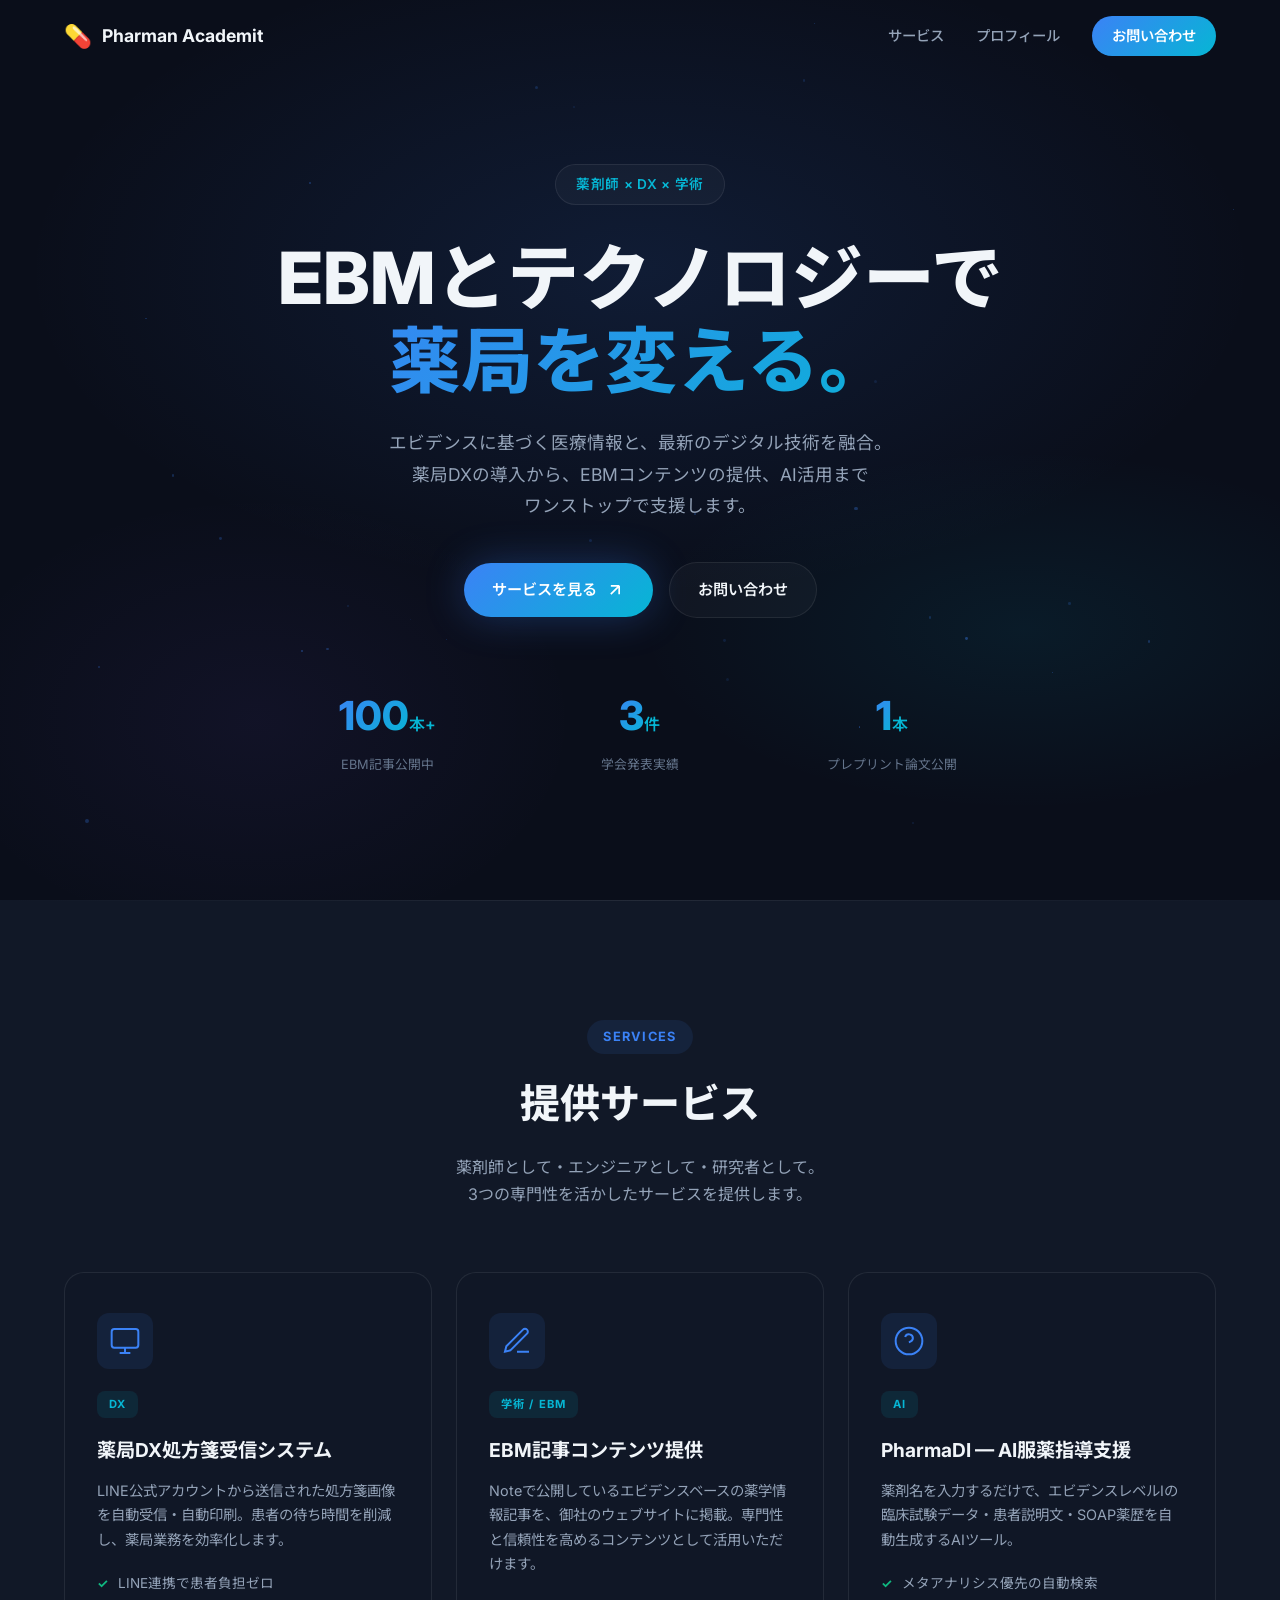
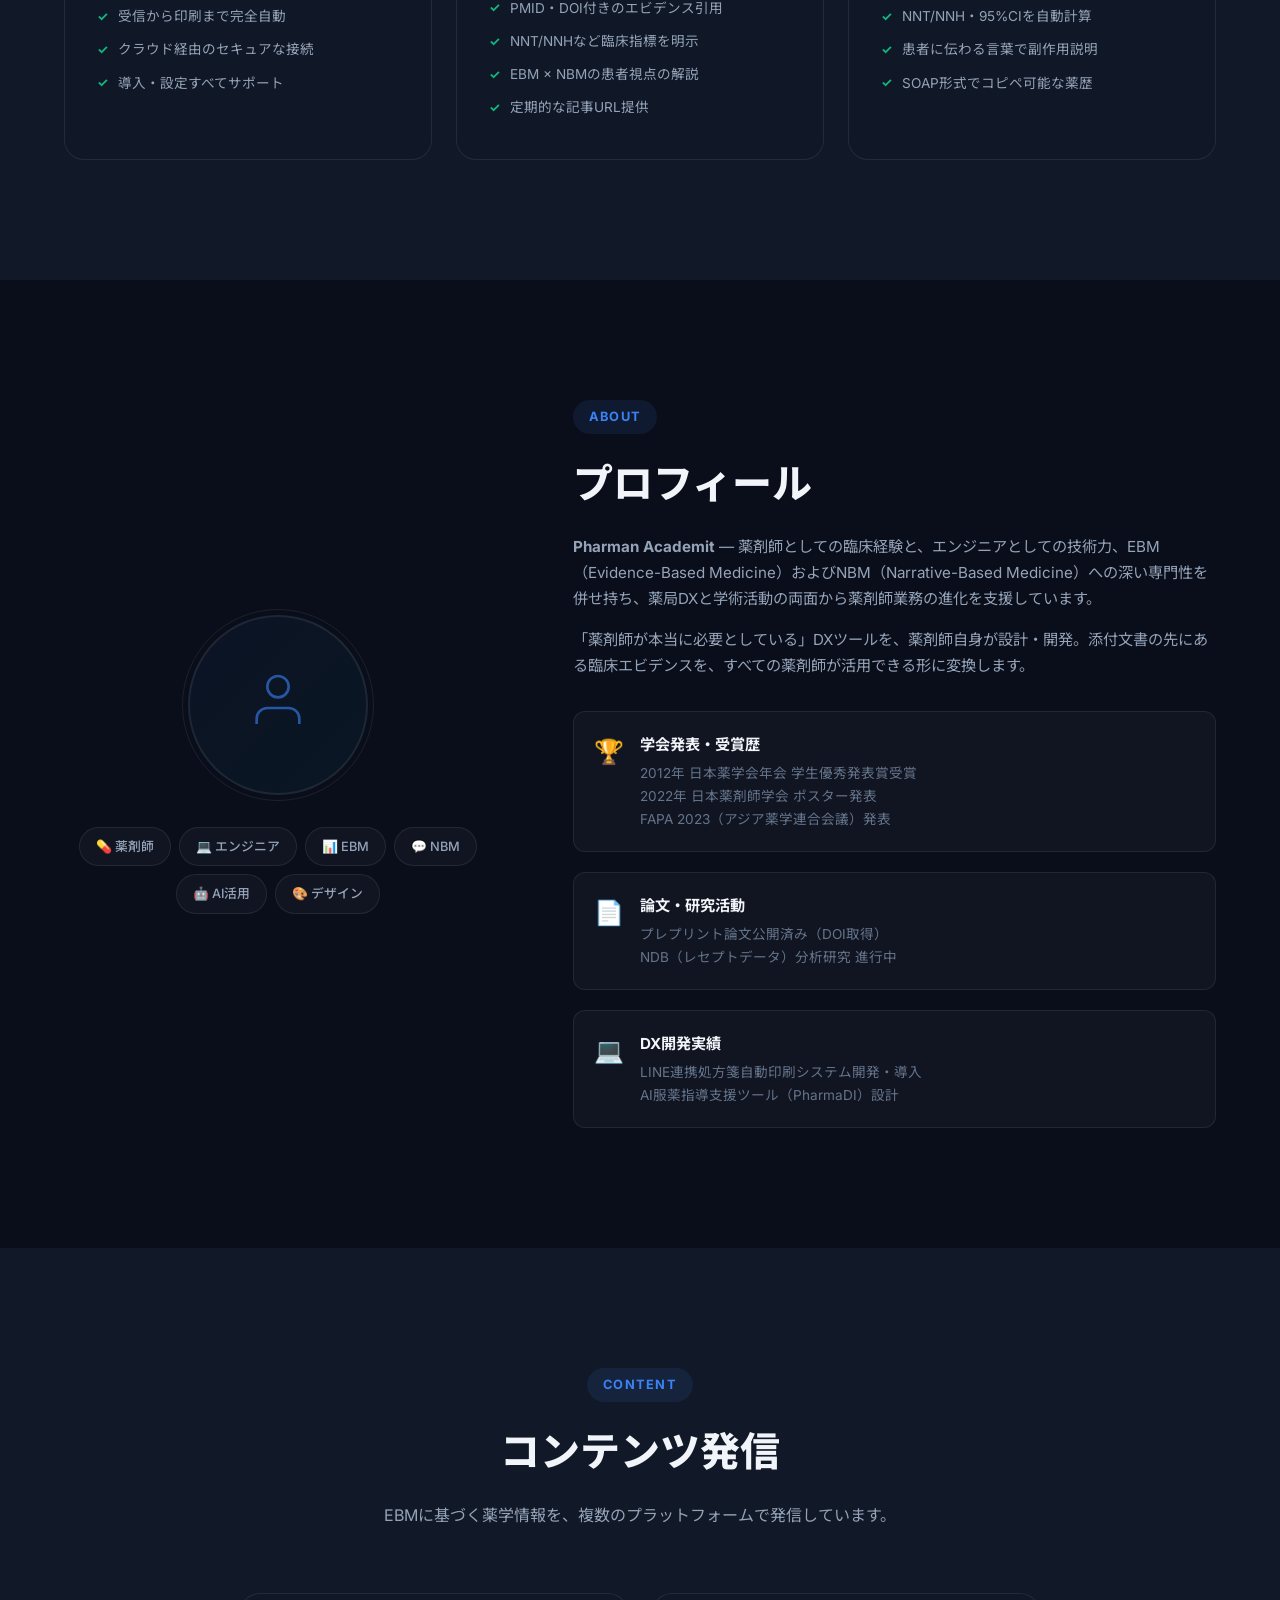
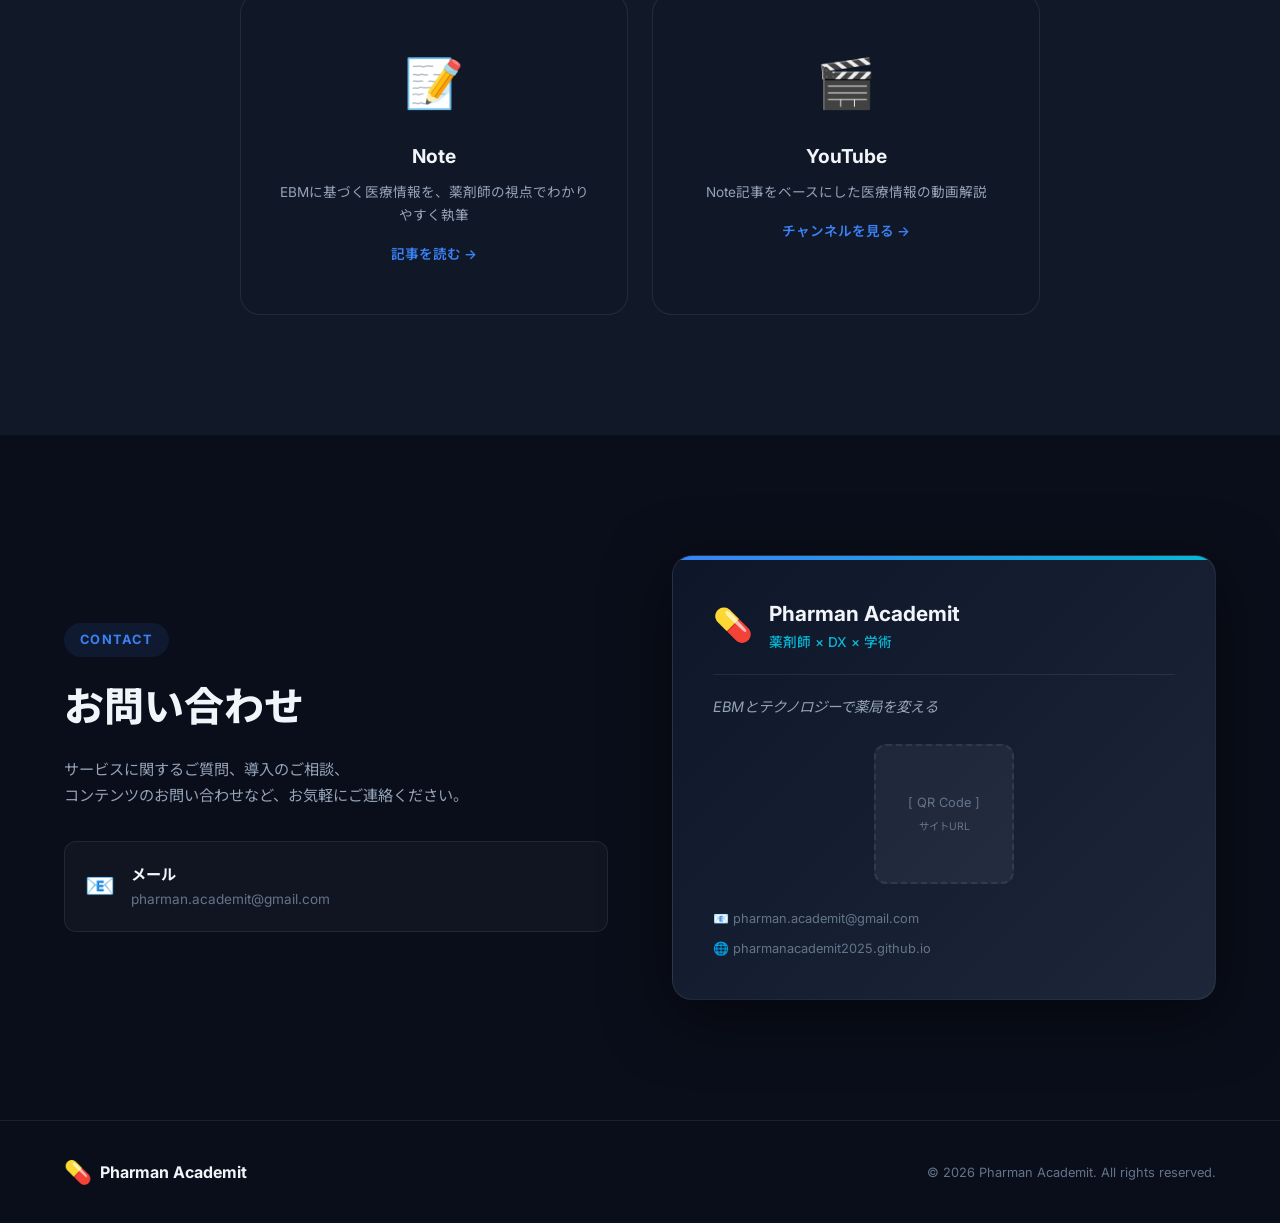
==== index.html @ ced37f72 "Initial commit: Pharman Academit landing page" ====
<!DOCTYPE html>
<html lang="ja">

<head>
    <meta charset="UTF-8">
    <meta name="viewport" content="width=device-width, initial-scale=1.0">
    <title>Pharman Academit — 薬剤師 × DX × 学術</title>
    <meta name="description" content="EBMとテクノロジーで薬局を変える。薬剤師×エンジニアによるDXソリューション・EBMコンテンツ・AI服薬指導支援。">
    <link rel="preconnect" href="https://fonts.googleapis.com">
    <link rel="preconnect" href="https://fonts.gstatic.com" crossorigin>
    <link
        href="https://fonts.googleapis.com/css2?family=Inter:wght@300;400;500;600;700;800&family=Noto+Sans+JP:wght@300;400;500;600;700&display=swap"
        rel="stylesheet">
    <link rel="stylesheet" href="style.css">
</head>

<body>
    <!-- Navigation -->
    <nav class="nav" id="nav">
        <div class="nav-container">
            <a href="#hero" class="nav-logo">
                <span class="logo-icon">💊</span>
                <span class="logo-text">Pharman Academit</span>
            </a>
            <div class="nav-links">
                <a href="#services">サービス</a>
                <a href="#about">プロフィール</a>
                <a href="#contact" class="nav-cta">お問い合わせ</a>
            </div>
            <button class="nav-toggle" id="navToggle" aria-label="メニュー">
                <span></span><span></span><span></span>
            </button>
        </div>
    </nav>

    <!-- Mobile Menu -->
    <div class="mobile-menu" id="mobileMenu">
        <a href="#services">サービス</a>
        <a href="#about">プロフィール</a>
        <a href="#contact">お問い合わせ</a>
    </div>

    <!-- Hero Section -->
    <section class="hero" id="hero">
        <div class="hero-bg">
            <div class="hero-gradient"></div>
            <div class="hero-particles" id="particles"></div>
        </div>
        <div class="hero-content">
            <div class="hero-badge">薬剤師 × DX × 学術</div>
            <h1 class="hero-title">
                <span class="title-line">EBMとテクノロジーで</span>
                <span class="title-line title-accent">薬局を変える。</span>
            </h1>
            <p class="hero-subtitle">
                エビデンスに基づく医療情報と、最新のデジタル技術を融合。<br>
                薬局DXの導入から、EBMコンテンツの提供、AI活用まで<br>
                ワンストップで支援します。
            </p>
            <div class="hero-actions">
                <a href="#services" class="btn btn-primary">
                    サービスを見る
                    <svg width="20" height="20" viewBox="0 0 24 24" fill="none" stroke="currentColor" stroke-width="2">
                        <path d="M7 17L17 7M17 7H7M17 7V17" />
                    </svg>
                </a>
                <a href="#contact" class="btn btn-secondary">お問い合わせ</a>
            </div>
            <div class="hero-stats">
                <div class="stat">
                    <span class="stat-number" data-count="100">0</span><span class="stat-suffix">本+</span>
                    <span class="stat-label">EBM記事公開中</span>
                </div>
                <div class="stat">
                    <span class="stat-number" data-count="3">0</span><span class="stat-suffix">件</span>
                    <span class="stat-label">学会発表実績</span>
                </div>
                <div class="stat">
                    <span class="stat-number" data-count="1">0</span><span class="stat-suffix">本</span>
                    <span class="stat-label">プレプリント論文公開</span>
                </div>
            </div>
        </div>
    </section>

    <!-- Services Section -->
    <section class="services" id="services">
        <div class="container">
            <div class="section-header">
                <span class="section-tag">Services</span>
                <h2 class="section-title">提供サービス</h2>
                <p class="section-desc">薬剤師として・エンジニアとして・研究者として。<br>3つの専門性を活かしたサービスを提供します。</p>
            </div>
            <div class="services-grid">
                <!-- Service 1: DX System -->
                <div class="service-card" data-aos="fade-up">
                    <div class="service-icon">
                        <svg width="32" height="32" viewBox="0 0 24 24" fill="none" stroke="currentColor"
                            stroke-width="1.5">
                            <rect x="2" y="3" width="20" height="14" rx="2" />
                            <path d="M8 21h8M12 17v4" />
                        </svg>
                    </div>
                    <div class="service-tag">DX</div>
                    <h3>薬局DX処方箋受信システム</h3>
                    <p>LINE公式アカウントから送信された処方箋画像を自動受信・自動印刷。患者の待ち時間を削減し、薬局業務を効率化します。</p>
                    <ul class="service-features">
                        <li>LINE連携で患者負担ゼロ</li>
                        <li>受信から印刷まで完全自動</li>
                        <li>クラウド経由のセキュアな接続</li>
                        <li>導入・設定すべてサポート</li>
                    </ul>
                </div>

                <!-- Service 2: EBM Content -->
                <div class="service-card" data-aos="fade-up" data-aos-delay="100">
                    <div class="service-icon">
                        <svg width="32" height="32" viewBox="0 0 24 24" fill="none" stroke="currentColor"
                            stroke-width="1.5">
                            <path d="M12 20h9M16.5 3.5a2.121 2.121 0 013 3L7 19l-4 1 1-4L16.5 3.5z" />
                        </svg>
                    </div>
                    <div class="service-tag">学術 / EBM</div>
                    <h3>EBM記事コンテンツ提供</h3>
                    <p>Noteで公開しているエビデンスベースの薬学情報記事を、御社のウェブサイトに掲載。専門性と信頼性を高めるコンテンツとして活用いただけます。</p>
                    <ul class="service-features">
                        <li>PMID・DOI付きのエビデンス引用</li>
                        <li>NNT/NNHなど臨床指標を明示</li>
                        <li>EBM × NBMの患者視点の解説</li>
                        <li>定期的な記事URL提供</li>
                    </ul>
                </div>

                <!-- Service 3: PharmaDI AI -->
                <div class="service-card" data-aos="fade-up" data-aos-delay="200">
                    <div class="service-icon">
                        <svg width="32" height="32" viewBox="0 0 24 24" fill="none" stroke="currentColor"
                            stroke-width="1.5">
                            <circle cx="12" cy="12" r="10" />
                            <path d="M9.09 9a3 3 0 015.83 1c0 2-3 3-3 3M12 17h.01" />
                        </svg>
                    </div>
                    <div class="service-tag">AI</div>
                    <h3>PharmaDI — AI服薬指導支援</h3>
                    <p>薬剤名を入力するだけで、エビデンスレベルⅠの臨床試験データ・患者説明文・SOAP薬歴を自動生成するAIツール。</p>
                    <ul class="service-features">
                        <li>メタアナリシス優先の自動検索</li>
                        <li>NNT/NNH・95%CIを自動計算</li>
                        <li>患者に伝わる言葉で副作用説明</li>
                        <li>SOAP形式でコピペ可能な薬歴</li>
                    </ul>
                </div>
            </div>
        </div>
    </section>

    <!-- About Section -->
    <section class="about" id="about">
        <div class="container">
            <div class="about-grid">
                <div class="about-visual">
                    <div class="about-avatar">
                        <div class="avatar-icon">
                            <svg width="64" height="64" viewBox="0 0 24 24" fill="none" stroke="currentColor"
                                stroke-width="1">
                                <path d="M20 21v-2a4 4 0 00-4-4H8a4 4 0 00-4 4v2" />
                                <circle cx="12" cy="7" r="4" />
                            </svg>
                        </div>
                    </div>
                    <div class="about-skills">
                        <div class="skill-tag">💊 薬剤師</div>
                        <div class="skill-tag">💻 エンジニア</div>
                        <div class="skill-tag">📊 EBM</div>
                        <div class="skill-tag">💬 NBM</div>
                        <div class="skill-tag">🤖 AI活用</div>
                        <div class="skill-tag">🎨 デザイン</div>
                    </div>
                </div>
                <div class="about-content">
                    <span class="section-tag">About</span>
                    <h2 class="section-title">プロフィール</h2>
                    <div class="about-text">
                        <p>
                            <strong>Pharman Academit</strong> — 薬剤師としての臨床経験と、エンジニアとしての技術力、EBM（Evidence-Based
                            Medicine）およびNBM（Narrative-Based Medicine）への深い専門性を併せ持ち、薬局DXと学術活動の両面から薬剤師業務の進化を支援しています。
                        </p>
                        <p>
                            「薬剤師が本当に必要としている」DXツールを、薬剤師自身が設計・開発。添付文書の先にある臨床エビデンスを、すべての薬剤師が活用できる形に変換します。
                        </p>
                    </div>
                    <div class="about-highlights">
                        <div class="highlight">
                            <div class="highlight-icon">🏆</div>
                            <div>
                                <strong>学会発表・受賞歴</strong>
                                <p>2012年 日本薬学会年会 学生優秀発表賞受賞<br>2022年 日本薬剤師学会 ポスター発表<br>FAPA 2023（アジア薬学連合会議）発表</p>
                            </div>
                        </div>
                        <div class="highlight">
                            <div class="highlight-icon">📄</div>
                            <div>
                                <strong>論文・研究活動</strong>
                                <p>プレプリント論文公開済み（DOI取得）<br>NDB（レセプトデータ）分析研究 進行中</p>
                            </div>
                        </div>
                        <div class="highlight">
                            <div class="highlight-icon">💻</div>
                            <div>
                                <strong>DX開発実績</strong>
                                <p>LINE連携処方箋自動印刷システム開発・導入<br>AI服薬指導支援ツール（PharmaDI）設計</p>
                            </div>
                        </div>
                    </div>
                </div>
            </div>
        </div>
    </section>

    <!-- SNS & Content Section -->
    <section class="content-section" id="content">
        <div class="container">
            <div class="section-header">
                <span class="section-tag">Content</span>
                <h2 class="section-title">コンテンツ発信</h2>
                <p class="section-desc">EBMに基づく薬学情報を、複数のプラットフォームで発信しています。</p>
            </div>
            <div class="content-grid content-grid-2">
                <a href="https://note.com/pharman_academit" class="content-card" target="_blank" rel="noopener">
                    <div class="content-card-icon">📝</div>
                    <h3>Note</h3>
                    <p>EBMに基づく医療情報を、薬剤師の視点でわかりやすく執筆</p>
                    <span class="content-card-link">記事を読む →</span>
                </a>
                <a href="http://www.youtube.com/@PharmanAcademit" class="content-card" target="_blank" rel="noopener">
                    <div class="content-card-icon">🎬</div>
                    <h3>YouTube</h3>
                    <p>Note記事をベースにした医療情報の動画解説</p>
                    <span class="content-card-link">チャンネルを見る →</span>
                </a>
            </div>
        </div>
    </section>

    <!-- Contact Section -->
    <section class="contact" id="contact">
        <div class="container">
            <div class="contact-wrapper">
                <div class="contact-info">
                    <span class="section-tag">Contact</span>
                    <h2 class="section-title">お問い合わせ</h2>
                    <p>サービスに関するご質問、導入のご相談、<br>コンテンツのお問い合わせなど、お気軽にご連絡ください。</p>
                    <div class="contact-methods">
                        <a href="mailto:pharman.academit@gmail.com" class="contact-method">
                            <div class="contact-method-icon">📧</div>
                            <div>
                                <strong>メール</strong>
                                <p>pharman.academit@gmail.com</p>
                            </div>
                        </a>
                    </div>
                </div>
                <div class="contact-card">
                    <div class="biz-card">
                        <div class="biz-card-header">
                            <span class="biz-card-logo">💊</span>
                            <div>
                                <h3>Pharman Academit</h3>
                                <p>薬剤師 × DX × 学術</p>
                            </div>
                        </div>
                        <div class="biz-card-divider"></div>
                        <div class="biz-card-body">
                            <p>EBMとテクノロジーで薬局を変える</p>
                        </div>
                        <div class="biz-card-qr" id="qrPlaceholder">
                            <div class="qr-placeholder">
                                <p>[ QR Code ]</p>
                                <p class="qr-note">サイトURL</p>
                            </div>
                        </div>
                        <div class="biz-card-footer">
                            <span>📧 pharman.academit@gmail.com</span>
                            <span>🌐 pharmanacademit2025.github.io</span>
                        </div>
                    </div>
                </div>
            </div>
        </div>
    </section>

    <!-- Footer -->
    <footer class="footer">
        <div class="container">
            <div class="footer-content">
                <div class="footer-brand">
                    <span class="logo-icon">💊</span>
                    <span class="logo-text">Pharman Academit</span>
                </div>
                <p class="footer-copy">© 2026 Pharman Academit. All rights reserved.</p>
            </div>
        </div>
    </footer>

    <script src="script.js"></script>
</body>

</html>
---- style.css ----
/* ==========================================
   Pharman Academit — Landing Page Styles
   ========================================== */

/* === Reset & Variables === */
*,
*::before,
*::after {
    margin: 0;
    padding: 0;
    box-sizing: border-box;
}

:root {
    --bg-primary: #0a0e1a;
    --bg-secondary: #111827;
    --bg-card: rgba(17, 24, 39, 0.8);
    --bg-card-hover: rgba(30, 41, 59, 0.9);
    --bg-glass: rgba(255, 255, 255, 0.03);
    --border-glass: rgba(255, 255, 255, 0.08);
    --border-hover: rgba(255, 255, 255, 0.15);

    --text-primary: #f1f5f9;
    --text-secondary: #94a3b8;
    --text-muted: #64748b;

    --accent-blue: #3b82f6;
    --accent-blue-glow: rgba(59, 130, 247, 0.3);
    --accent-cyan: #06b6d4;
    --accent-emerald: #10b981;
    --accent-violet: #8b5cf6;

    --gradient-primary: linear-gradient(135deg, var(--accent-blue), var(--accent-cyan));
    --gradient-hero: linear-gradient(135deg, #0f172a 0%, #1e293b 50%, #0f172a 100%);
    --gradient-card: linear-gradient(135deg, rgba(59, 130, 246, 0.05), rgba(6, 182, 212, 0.05));

    --font-sans: 'Inter', 'Noto Sans JP', -apple-system, sans-serif;
    --radius-sm: 8px;
    --radius-md: 12px;
    --radius-lg: 20px;
    --radius-xl: 28px;

    --shadow-sm: 0 2px 8px rgba(0, 0, 0, 0.3);
    --shadow-md: 0 8px 32px rgba(0, 0, 0, 0.4);
    --shadow-lg: 0 16px 64px rgba(0, 0, 0, 0.5);
    --shadow-glow: 0 0 40px var(--accent-blue-glow);
}

html {
    scroll-behavior: smooth;
    font-size: 16px;
}

body {
    font-family: var(--font-sans);
    background: var(--bg-primary);
    color: var(--text-primary);
    line-height: 1.7;
    overflow-x: hidden;
    -webkit-font-smoothing: antialiased;
}

.container {
    max-width: 1200px;
    margin: 0 auto;
    padding: 0 24px;
}

/* === Navigation === */
.nav {
    position: fixed;
    top: 0;
    left: 0;
    right: 0;
    z-index: 100;
    padding: 16px 0;
    transition: all 0.4s ease;
}

.nav.scrolled {
    background: rgba(10, 14, 26, 0.9);
    backdrop-filter: blur(20px);
    -webkit-backdrop-filter: blur(20px);
    border-bottom: 1px solid var(--border-glass);
    padding: 12px 0;
}

.nav-container {
    max-width: 1200px;
    margin: 0 auto;
    padding: 0 24px;
    display: flex;
    align-items: center;
    justify-content: space-between;
}

.nav-logo {
    display: flex;
    align-items: center;
    gap: 10px;
    text-decoration: none;
    color: var(--text-primary);
    font-weight: 700;
    font-size: 1.1rem;
}

.logo-icon {
    font-size: 1.4rem;
}

.nav-links {
    display: flex;
    align-items: center;
    gap: 32px;
}

.nav-links a {
    text-decoration: none;
    color: var(--text-secondary);
    font-size: 0.9rem;
    font-weight: 500;
    transition: color 0.3s ease;
}

.nav-links a:hover {
    color: var(--text-primary);
}

.nav-cta {
    padding: 8px 20px !important;
    border-radius: var(--radius-xl);
    background: var(--gradient-primary) !important;
    color: white !important;
    font-weight: 600 !important;
}

.nav-toggle {
    display: none;
    flex-direction: column;
    gap: 5px;
    background: none;
    border: none;
    cursor: pointer;
    padding: 4px;
}

.nav-toggle span {
    width: 24px;
    height: 2px;
    background: var(--text-primary);
    border-radius: 2px;
    transition: all 0.3s ease;
}

.mobile-menu {
    display: none;
    position: fixed;
    top: 60px;
    left: 0;
    right: 0;
    background: rgba(10, 14, 26, 0.98);
    backdrop-filter: blur(20px);
    padding: 24px;
    flex-direction: column;
    gap: 16px;
    z-index: 99;
    border-bottom: 1px solid var(--border-glass);
}

.mobile-menu a {
    text-decoration: none;
    color: var(--text-secondary);
    font-size: 1rem;
    font-weight: 500;
    padding: 12px 0;
    border-bottom: 1px solid var(--border-glass);
}

.mobile-menu.open {
    display: flex;
}

/* === Hero Section === */
.hero {
    position: relative;
    min-height: 100vh;
    display: flex;
    align-items: center;
    justify-content: center;
    padding: 120px 24px 80px;
    overflow: hidden;
}

.hero-bg {
    position: absolute;
    inset: 0;
    z-index: 0;
}

.hero-gradient {
    position: absolute;
    inset: 0;
    background:
        radial-gradient(ellipse 80% 60% at 50% 30%, rgba(59, 130, 246, 0.12) 0%, transparent 60%),
        radial-gradient(ellipse 60% 40% at 80% 70%, rgba(6, 182, 212, 0.08) 0%, transparent 50%),
        radial-gradient(ellipse 50% 50% at 20% 80%, rgba(139, 92, 246, 0.06) 0%, transparent 50%);
}

.hero-particles {
    position: absolute;
    inset: 0;
}

.hero-content {
    position: relative;
    z-index: 1;
    text-align: center;
    max-width: 900px;
}

.hero-badge {
    display: inline-flex;
    align-items: center;
    gap: 8px;
    padding: 8px 20px;
    border-radius: var(--radius-xl);
    background: var(--bg-glass);
    border: 1px solid var(--border-glass);
    color: var(--accent-cyan);
    font-size: 0.85rem;
    font-weight: 600;
    letter-spacing: 0.05em;
    margin-bottom: 32px;
    animation: fadeInDown 0.8s ease;
}

.hero-title {
    font-size: clamp(2.5rem, 6vw, 4.5rem);
    font-weight: 800;
    line-height: 1.15;
    margin-bottom: 24px;
    animation: fadeInUp 0.8s ease 0.2s both;
}

.title-line {
    display: block;
}

.title-accent {
    background: var(--gradient-primary);
    -webkit-background-clip: text;
    -webkit-text-fill-color: transparent;
    background-clip: text;
}

.hero-subtitle {
    font-size: 1.1rem;
    color: var(--text-secondary);
    line-height: 1.8;
    margin-bottom: 40px;
    animation: fadeInUp 0.8s ease 0.4s both;
}

.hero-actions {
    display: flex;
    align-items: center;
    justify-content: center;
    gap: 16px;
    margin-bottom: 64px;
    animation: fadeInUp 0.8s ease 0.6s both;
}

/* === Buttons === */
.btn {
    display: inline-flex;
    align-items: center;
    gap: 8px;
    padding: 14px 28px;
    border-radius: var(--radius-xl);
    font-size: 0.95rem;
    font-weight: 600;
    text-decoration: none;
    transition: all 0.3s ease;
    cursor: pointer;
    border: none;
}

.btn-primary {
    background: var(--gradient-primary);
    color: white;
    box-shadow: var(--shadow-glow);
}

.btn-primary:hover {
    transform: translateY(-2px);
    box-shadow: 0 0 60px var(--accent-blue-glow);
}

.btn-secondary {
    background: var(--bg-glass);
    color: var(--text-primary);
    border: 1px solid var(--border-glass);
}

.btn-secondary:hover {
    background: rgba(255, 255, 255, 0.08);
    border-color: var(--border-hover);
    transform: translateY(-2px);
}

/* === Hero Stats === */
.hero-stats {
    display: grid;
    grid-template-columns: repeat(3, 1fr);
    gap: 32px;
    animation: fadeInUp 0.8s ease 0.8s both;
}

.stat {
    text-align: center;
}

.stat-number {
    font-size: 2.5rem;
    font-weight: 800;
    background: var(--gradient-primary);
    -webkit-background-clip: text;
    -webkit-text-fill-color: transparent;
    background-clip: text;
}

.stat-suffix {
    font-size: 1rem;
    color: var(--accent-cyan);
    font-weight: 600;
}

.stat-label {
    display: block;
    font-size: 0.8rem;
    color: var(--text-muted);
    margin-top: 4px;
}

/* === Section Headers === */
.section-header {
    text-align: center;
    margin-bottom: 64px;
}

.section-tag {
    display: inline-block;
    padding: 6px 16px;
    border-radius: var(--radius-xl);
    background: rgba(59, 130, 246, 0.1);
    color: var(--accent-blue);
    font-size: 0.8rem;
    font-weight: 700;
    letter-spacing: 0.1em;
    text-transform: uppercase;
    margin-bottom: 16px;
}

.section-title {
    font-size: clamp(1.8rem, 4vw, 2.5rem);
    font-weight: 800;
    margin-bottom: 16px;
}

.section-desc {
    color: var(--text-secondary);
    font-size: 1rem;
    max-width: 600px;
    margin: 0 auto;
}

/* === Services Section === */
.services {
    padding: 120px 0;
    background: var(--bg-secondary);
    position: relative;
}

.services::before {
    content: '';
    position: absolute;
    top: 0;
    left: 0;
    right: 0;
    height: 1px;
    background: linear-gradient(90deg, transparent, var(--border-glass), transparent);
}

.services-grid {
    display: grid;
    grid-template-columns: repeat(3, 1fr);
    gap: 24px;
}

.service-card {
    position: relative;
    padding: 40px 32px;
    border-radius: var(--radius-lg);
    background: var(--bg-card);
    border: 1px solid var(--border-glass);
    transition: all 0.4s ease;
    overflow: hidden;
}

.service-card::before {
    content: '';
    position: absolute;
    top: 0;
    left: 0;
    right: 0;
    height: 3px;
    background: var(--gradient-primary);
    opacity: 0;
    transition: opacity 0.4s ease;
}

.service-card:hover {
    transform: translateY(-8px);
    border-color: var(--border-hover);
    box-shadow: var(--shadow-lg);
}

.service-card:hover::before {
    opacity: 1;
}

.service-icon {
    width: 56px;
    height: 56px;
    border-radius: var(--radius-md);
    background: rgba(59, 130, 246, 0.1);
    display: flex;
    align-items: center;
    justify-content: center;
    margin-bottom: 20px;
    color: var(--accent-blue);
}

.service-tag {
    display: inline-block;
    padding: 4px 12px;
    border-radius: var(--radius-sm);
    font-size: 0.7rem;
    font-weight: 700;
    letter-spacing: 0.1em;
    background: rgba(6, 182, 212, 0.1);
    color: var(--accent-cyan);
    margin-bottom: 16px;
}

.service-card h3 {
    font-size: 1.2rem;
    font-weight: 700;
    margin-bottom: 12px;
}

.service-card>p {
    color: var(--text-secondary);
    font-size: 0.9rem;
    margin-bottom: 20px;
    line-height: 1.7;
}

.service-features {
    list-style: none;
    display: flex;
    flex-direction: column;
    gap: 10px;
}

.service-features li {
    display: flex;
    align-items: center;
    gap: 10px;
    color: var(--text-secondary);
    font-size: 0.85rem;
}

.service-features li::before {
    content: '✓';
    color: var(--accent-emerald);
    font-weight: 700;
    font-size: 0.8rem;
}

/* === About Section === */
.about {
    padding: 120px 0;
}

.about-grid {
    display: grid;
    grid-template-columns: 1fr 1.5fr;
    gap: 80px;
    align-items: center;
}

.about-visual {
    display: flex;
    flex-direction: column;
    align-items: center;
    gap: 32px;
}

.about-avatar {
    width: 180px;
    height: 180px;
    border-radius: 50%;
    background: var(--gradient-card);
    border: 2px solid var(--border-glass);
    display: flex;
    align-items: center;
    justify-content: center;
    position: relative;
}

.about-avatar::after {
    content: '';
    position: absolute;
    inset: -8px;
    border-radius: 50%;
    border: 1px solid var(--border-glass);
}

.avatar-icon {
    color: var(--accent-blue);
    opacity: 0.6;
}

.about-skills {
    display: flex;
    flex-wrap: wrap;
    gap: 8px;
    justify-content: center;
}

.skill-tag {
    padding: 8px 16px;
    border-radius: var(--radius-xl);
    background: var(--bg-glass);
    border: 1px solid var(--border-glass);
    font-size: 0.8rem;
    font-weight: 500;
    color: var(--text-secondary);
    transition: all 0.3s ease;
}

.skill-tag:hover {
    border-color: var(--accent-blue);
    color: var(--text-primary);
    background: rgba(59, 130, 246, 0.1);
}

.about-content .section-tag {
    display: inline-block;
}

.about-text {
    margin-bottom: 32px;
}

.about-text p {
    color: var(--text-secondary);
    margin-bottom: 16px;
    font-size: 0.95rem;
}

.about-highlights {
    display: flex;
    flex-direction: column;
    gap: 20px;
}

.highlight {
    display: flex;
    align-items: flex-start;
    gap: 16px;
    padding: 20px;
    border-radius: var(--radius-md);
    background: var(--bg-glass);
    border: 1px solid var(--border-glass);
    transition: all 0.3s ease;
}

.highlight:hover {
    border-color: var(--border-hover);
    background: rgba(255, 255, 255, 0.05);
}

.highlight-icon {
    font-size: 1.5rem;
    flex-shrink: 0;
}

.highlight strong {
    display: block;
    font-size: 0.95rem;
    margin-bottom: 4px;
}

.highlight p {
    color: var(--text-muted);
    font-size: 0.85rem;
}

/* === Content Section === */
.content-section {
    padding: 120px 0;
    background: var(--bg-secondary);
}

.content-grid {
    display: grid;
    grid-template-columns: repeat(3, 1fr);
    gap: 24px;
}

.content-grid-2 {
    grid-template-columns: repeat(2, 1fr);
    max-width: 800px;
    margin: 0 auto;
}

.content-card {
    display: flex;
    flex-direction: column;
    align-items: center;
    text-align: center;
    padding: 48px 32px;
    border-radius: var(--radius-lg);
    background: var(--bg-card);
    border: 1px solid var(--border-glass);
    text-decoration: none;
    color: var(--text-primary);
    transition: all 0.4s ease;
}

.content-card:hover {
    transform: translateY(-8px);
    border-color: var(--accent-blue);
    box-shadow: var(--shadow-glow);
}

.content-card-icon {
    font-size: 3rem;
    margin-bottom: 16px;
}

.content-card h3 {
    font-size: 1.2rem;
    font-weight: 700;
    margin-bottom: 8px;
}

.content-card p {
    color: var(--text-secondary);
    font-size: 0.85rem;
    margin-bottom: 16px;
}

.content-card-link {
    color: var(--accent-blue);
    font-size: 0.85rem;
    font-weight: 600;
    transition: color 0.3s ease;
}

.content-card:hover .content-card-link {
    color: var(--accent-cyan);
}

/* === Contact Section === */
.contact {
    padding: 120px 0;
}

.contact-wrapper {
    display: grid;
    grid-template-columns: 1fr 1fr;
    gap: 64px;
    align-items: center;
}

.contact-info .section-tag {
    display: inline-block;
}

.contact-info>p {
    color: var(--text-secondary);
    margin-bottom: 32px;
    font-size: 0.95rem;
}

.contact-methods {
    display: flex;
    flex-direction: column;
    gap: 16px;
}

.contact-method {
    display: flex;
    align-items: center;
    gap: 16px;
    padding: 20px;
    border-radius: var(--radius-md);
    background: var(--bg-glass);
    border: 1px solid var(--border-glass);
    text-decoration: none;
    color: var(--text-primary);
    transition: all 0.3s ease;
}

.contact-method:hover {
    border-color: var(--border-hover);
    background: rgba(255, 255, 255, 0.05);
}

.contact-method-icon {
    font-size: 1.5rem;
}

.contact-method strong {
    display: block;
    font-size: 0.95rem;
}

.contact-method p {
    color: var(--text-muted);
    font-size: 0.85rem;
}

/* === Business Card === */
.biz-card {
    padding: 40px;
    border-radius: var(--radius-lg);
    background: linear-gradient(135deg, rgba(15, 23, 42, 0.95), rgba(30, 41, 59, 0.95));
    border: 1px solid var(--border-glass);
    box-shadow: var(--shadow-lg);
    position: relative;
    overflow: hidden;
}

.biz-card::before {
    content: '';
    position: absolute;
    top: 0;
    left: 0;
    right: 0;
    height: 4px;
    background: var(--gradient-primary);
}

.biz-card-header {
    display: flex;
    align-items: center;
    gap: 16px;
    margin-bottom: 20px;
}

.biz-card-logo {
    font-size: 2rem;
}

.biz-card-header h3 {
    font-size: 1.3rem;
    font-weight: 700;
}

.biz-card-header p {
    color: var(--accent-cyan);
    font-size: 0.85rem;
    font-weight: 500;
}

.biz-card-divider {
    height: 1px;
    background: var(--border-glass);
    margin: 20px 0;
}

.biz-card-body p {
    color: var(--text-secondary);
    font-size: 0.9rem;
    font-style: italic;
}

.biz-card-qr {
    margin: 24px 0;
    display: flex;
    justify-content: center;
}

.qr-placeholder {
    width: 140px;
    height: 140px;
    border-radius: var(--radius-md);
    background: rgba(255, 255, 255, 0.05);
    border: 2px dashed var(--border-glass);
    display: flex;
    flex-direction: column;
    align-items: center;
    justify-content: center;
    gap: 4px;
}

.qr-placeholder p {
    color: var(--text-muted);
    font-size: 0.8rem;
}

.qr-note {
    font-size: 0.65rem !important;
    color: var(--text-muted);
}

.biz-card-footer {
    display: flex;
    flex-direction: column;
    gap: 8px;
}

.biz-card-footer span {
    color: var(--text-muted);
    font-size: 0.8rem;
}

/* === Footer === */
.footer {
    padding: 32px 0;
    border-top: 1px solid var(--border-glass);
}

.footer-content {
    display: flex;
    align-items: center;
    justify-content: space-between;
}

.footer-brand {
    display: flex;
    align-items: center;
    gap: 8px;
    font-weight: 700;
}

.footer-copy {
    color: var(--text-muted);
    font-size: 0.8rem;
}

/* === Animations === */
@keyframes fadeInUp {
    from {
        opacity: 0;
        transform: translateY(30px);
    }

    to {
        opacity: 1;
        transform: translateY(0);
    }
}

@keyframes fadeInDown {
    from {
        opacity: 0;
        transform: translateY(-20px);
    }

    to {
        opacity: 1;
        transform: translateY(0);
    }
}

/* Scroll animations */
.service-card,
.content-card,
.highlight {
    opacity: 0;
    transform: translateY(30px);
    transition: opacity 0.6s ease, transform 0.6s ease;
}

.service-card.visible,
.content-card.visible,
.highlight.visible {
    opacity: 1;
    transform: translateY(0);
}

/* === Responsive === */
@media (max-width: 968px) {
    .nav-links {
        display: none;
    }

    .nav-toggle {
        display: flex;
    }

    .services-grid,
    .content-grid {
        grid-template-columns: 1fr;
        gap: 20px;
    }

    .about-grid {
        grid-template-columns: 1fr;
        gap: 48px;
    }

    .contact-wrapper {
        grid-template-columns: 1fr;
        gap: 48px;
    }

    .hero-stats {
        grid-template-columns: repeat(3, 1fr);
        gap: 16px;
    }

    .stat-number {
        font-size: 1.8rem;
    }

    .hero-subtitle br {
        display: none;
    }

    .footer-content {
        flex-direction: column;
        gap: 12px;
        text-align: center;
    }
}

@media (max-width: 480px) {
    .hero-stats {
        grid-template-columns: 1fr;
        gap: 20px;
    }

    .hero-actions {
        flex-direction: column;
    }

    .btn {
        width: 100%;
        justify-content: center;
    }
}
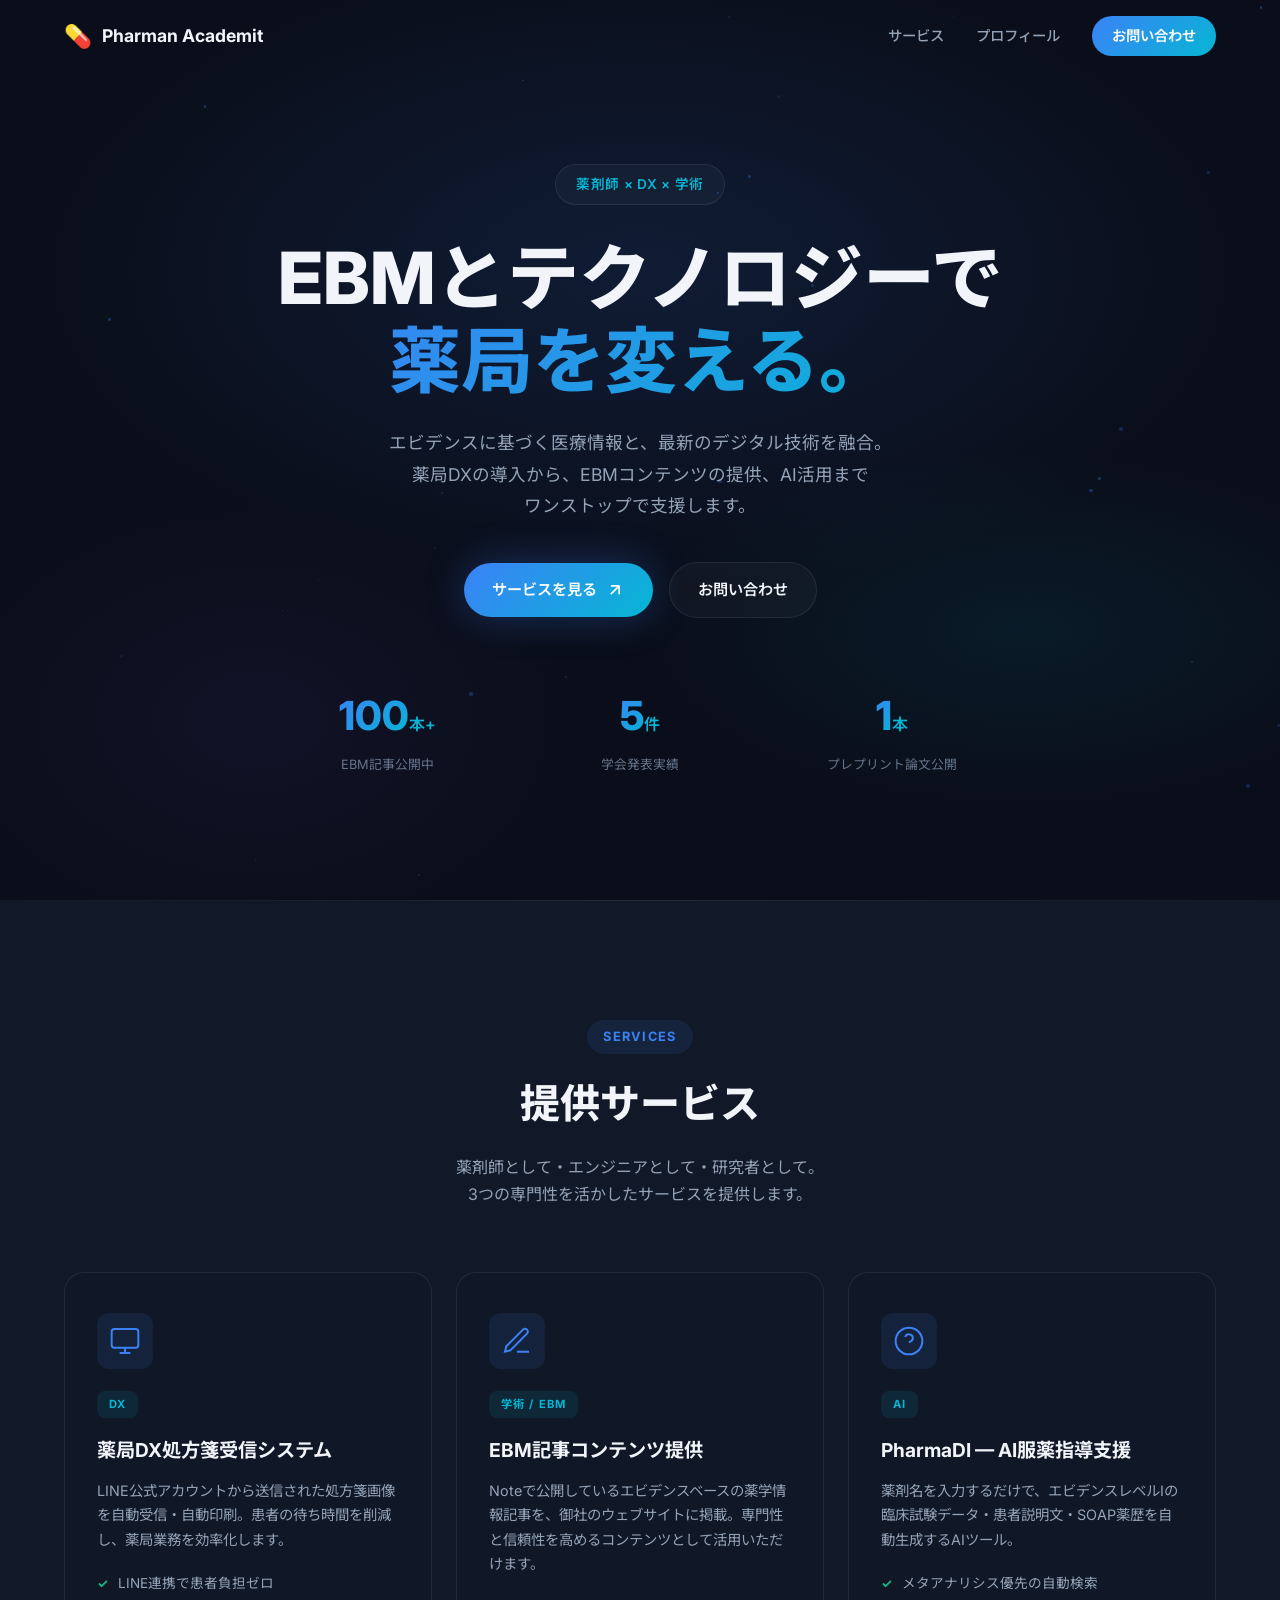
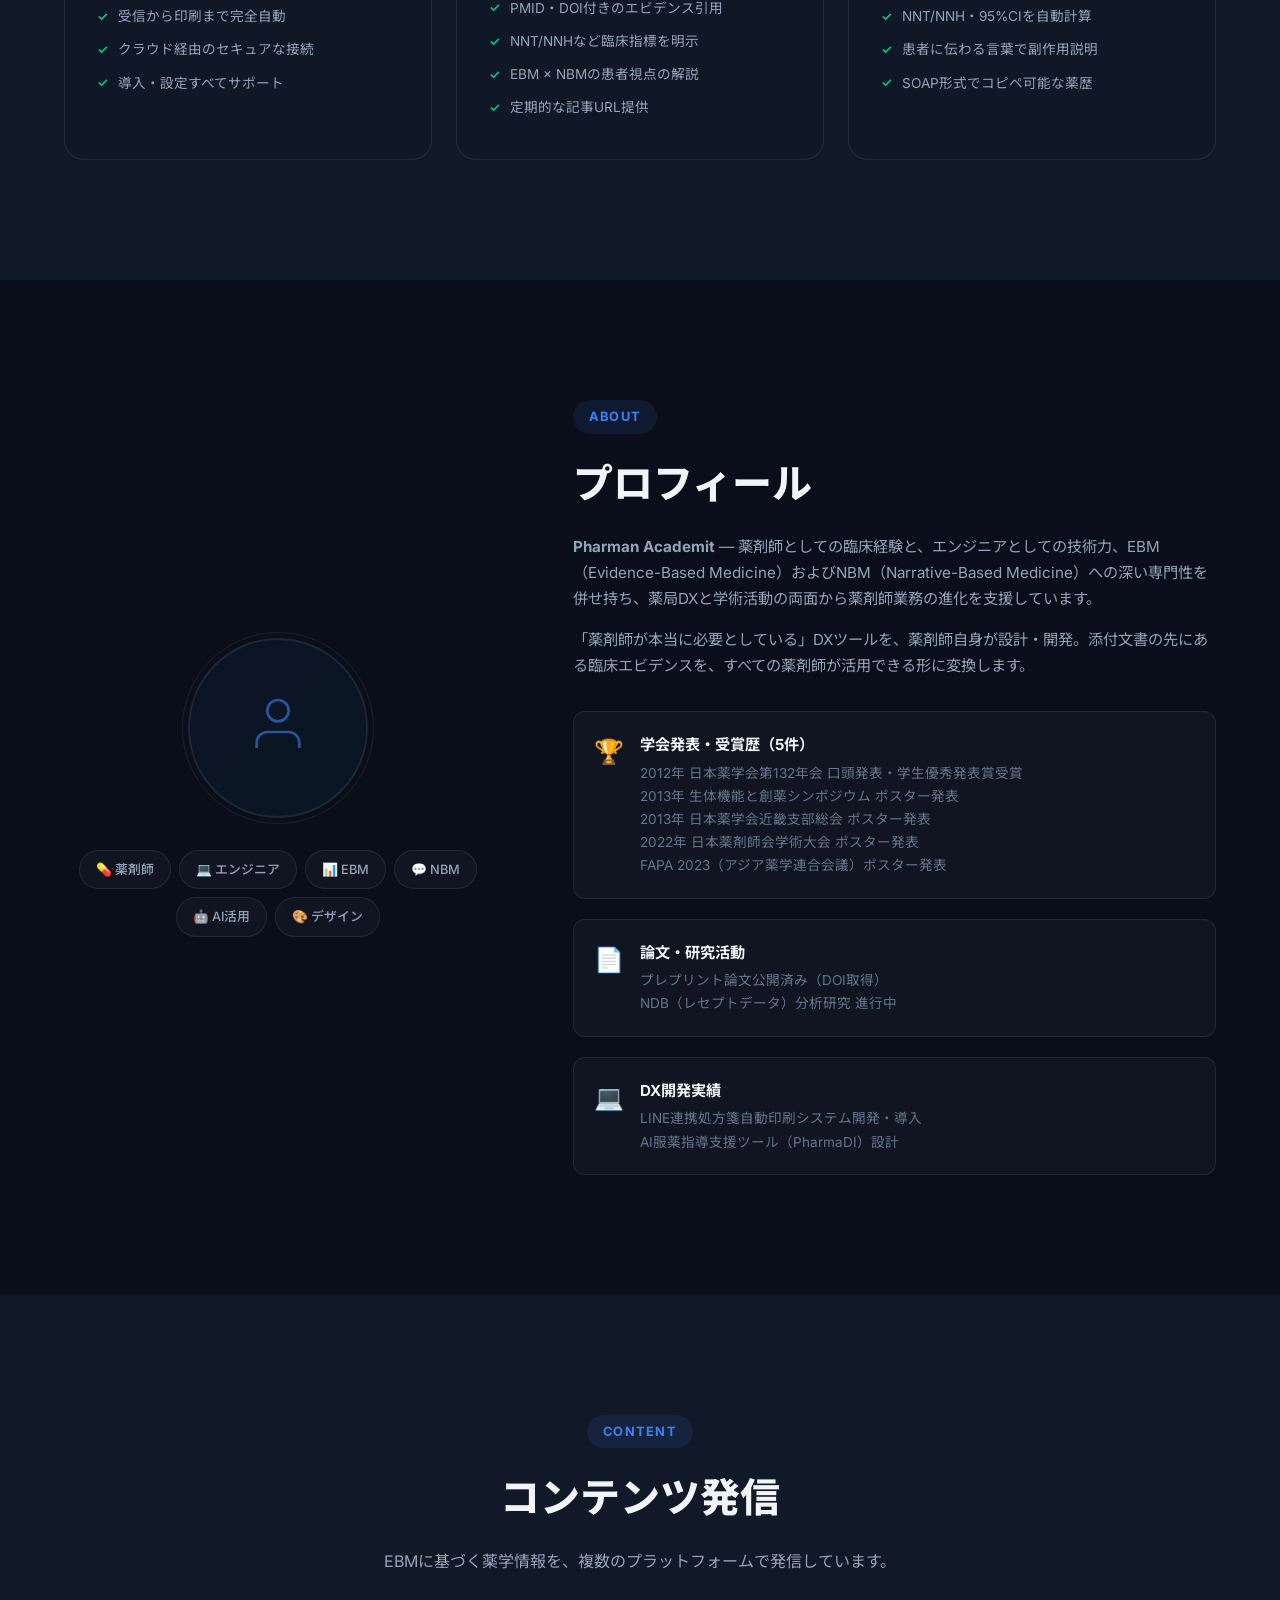
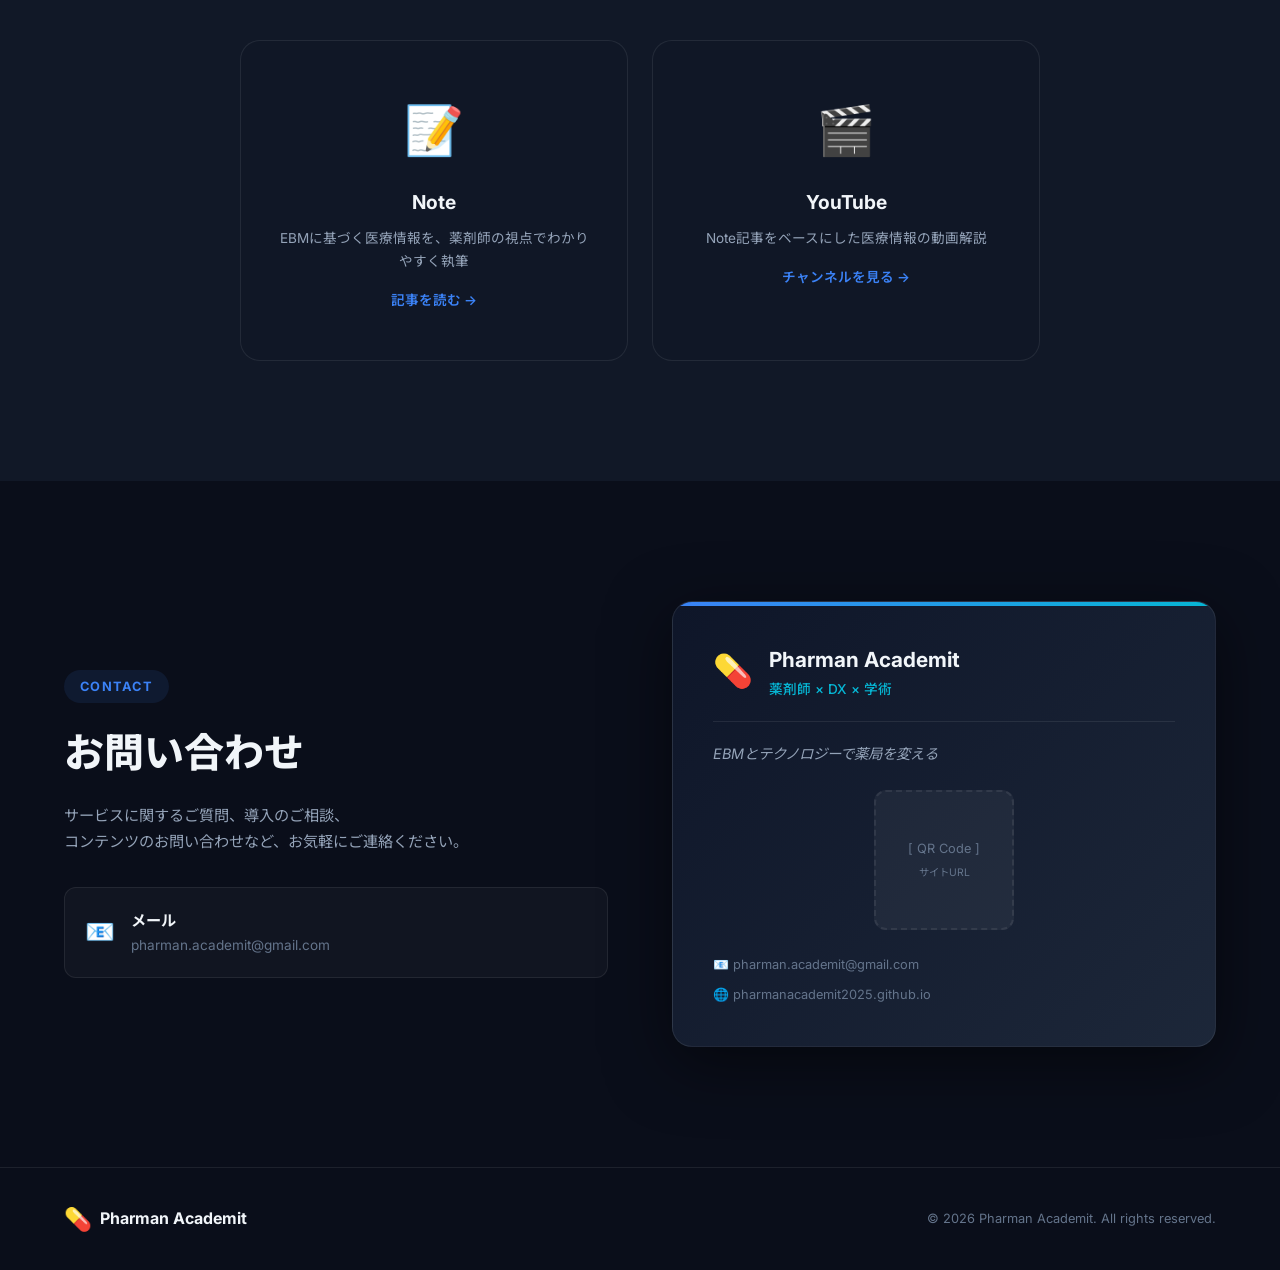
==== commit e7d0feda: "Update: academic credentials and real URLs" ====
--- a/index.html
+++ b/index.html
@@ -72,7 +72,7 @@
                     <span class="stat-label">EBM記事公開中</span>
                 </div>
                 <div class="stat">
-                    <span class="stat-number" data-count="3">0</span><span class="stat-suffix">件</span>
+                    <span class="stat-number" data-count="5">0</span><span class="stat-suffix">件</span>
                     <span class="stat-label">学会発表実績</span>
                 </div>
                 <div class="stat">
@@ -193,8 +193,9 @@
                         <div class="highlight">
                             <div class="highlight-icon">🏆</div>
                             <div>
-                                <strong>学会発表・受賞歴</strong>
-                                <p>2012年 日本薬学会年会 学生優秀発表賞受賞<br>2022年 日本薬剤師学会 ポスター発表<br>FAPA 2023（アジア薬学連合会議）発表</p>
+                                <strong>学会発表・受賞歴（5件）</strong>
+                                <p>2012年 日本薬学会第132年会 口頭発表・学生優秀発表賞受賞<br>2013年 生体機能と創薬シンポジウム ポスター発表<br>2013年 日本薬学会近畿支部総会
+                                    ポスター発表<br>2022年 日本薬剤師会学術大会 ポスター発表<br>FAPA 2023（アジア薬学連合会議）ポスター発表</p>
                             </div>
                         </div>
                         <div class="highlight">
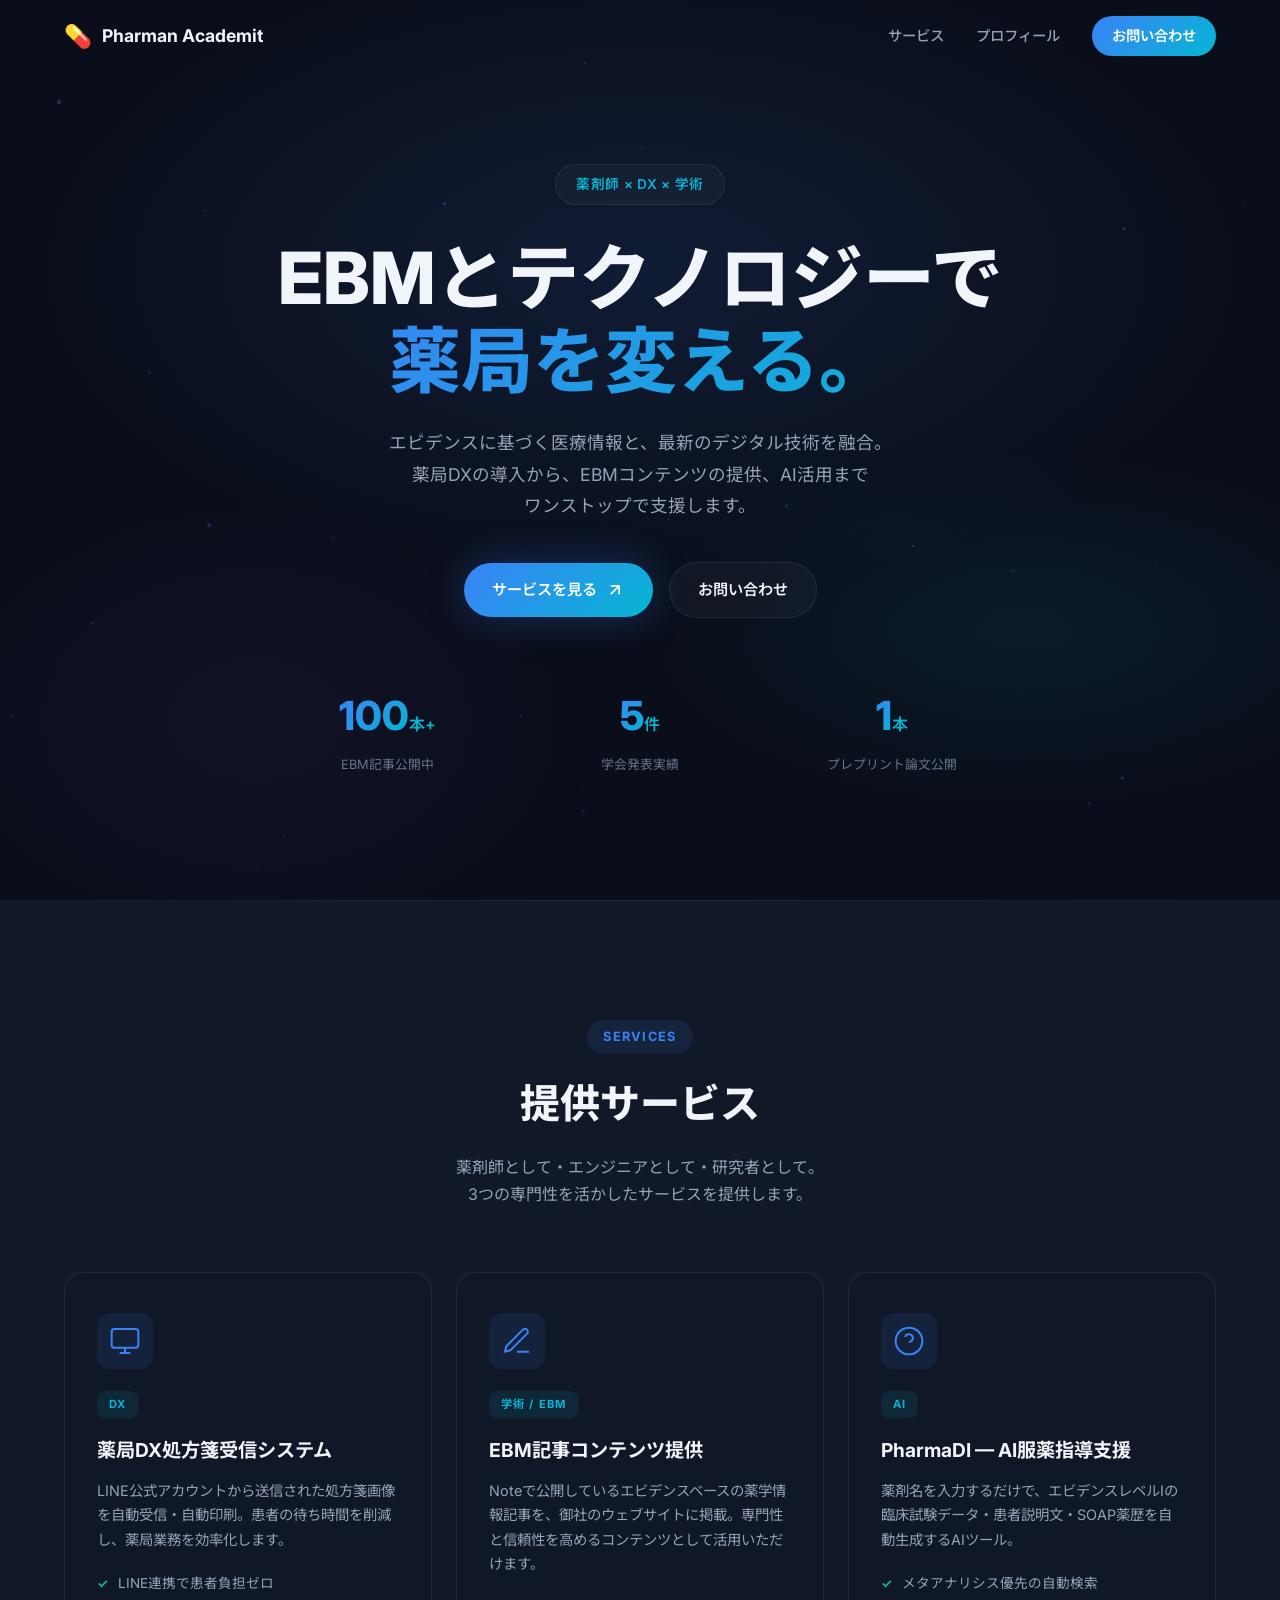
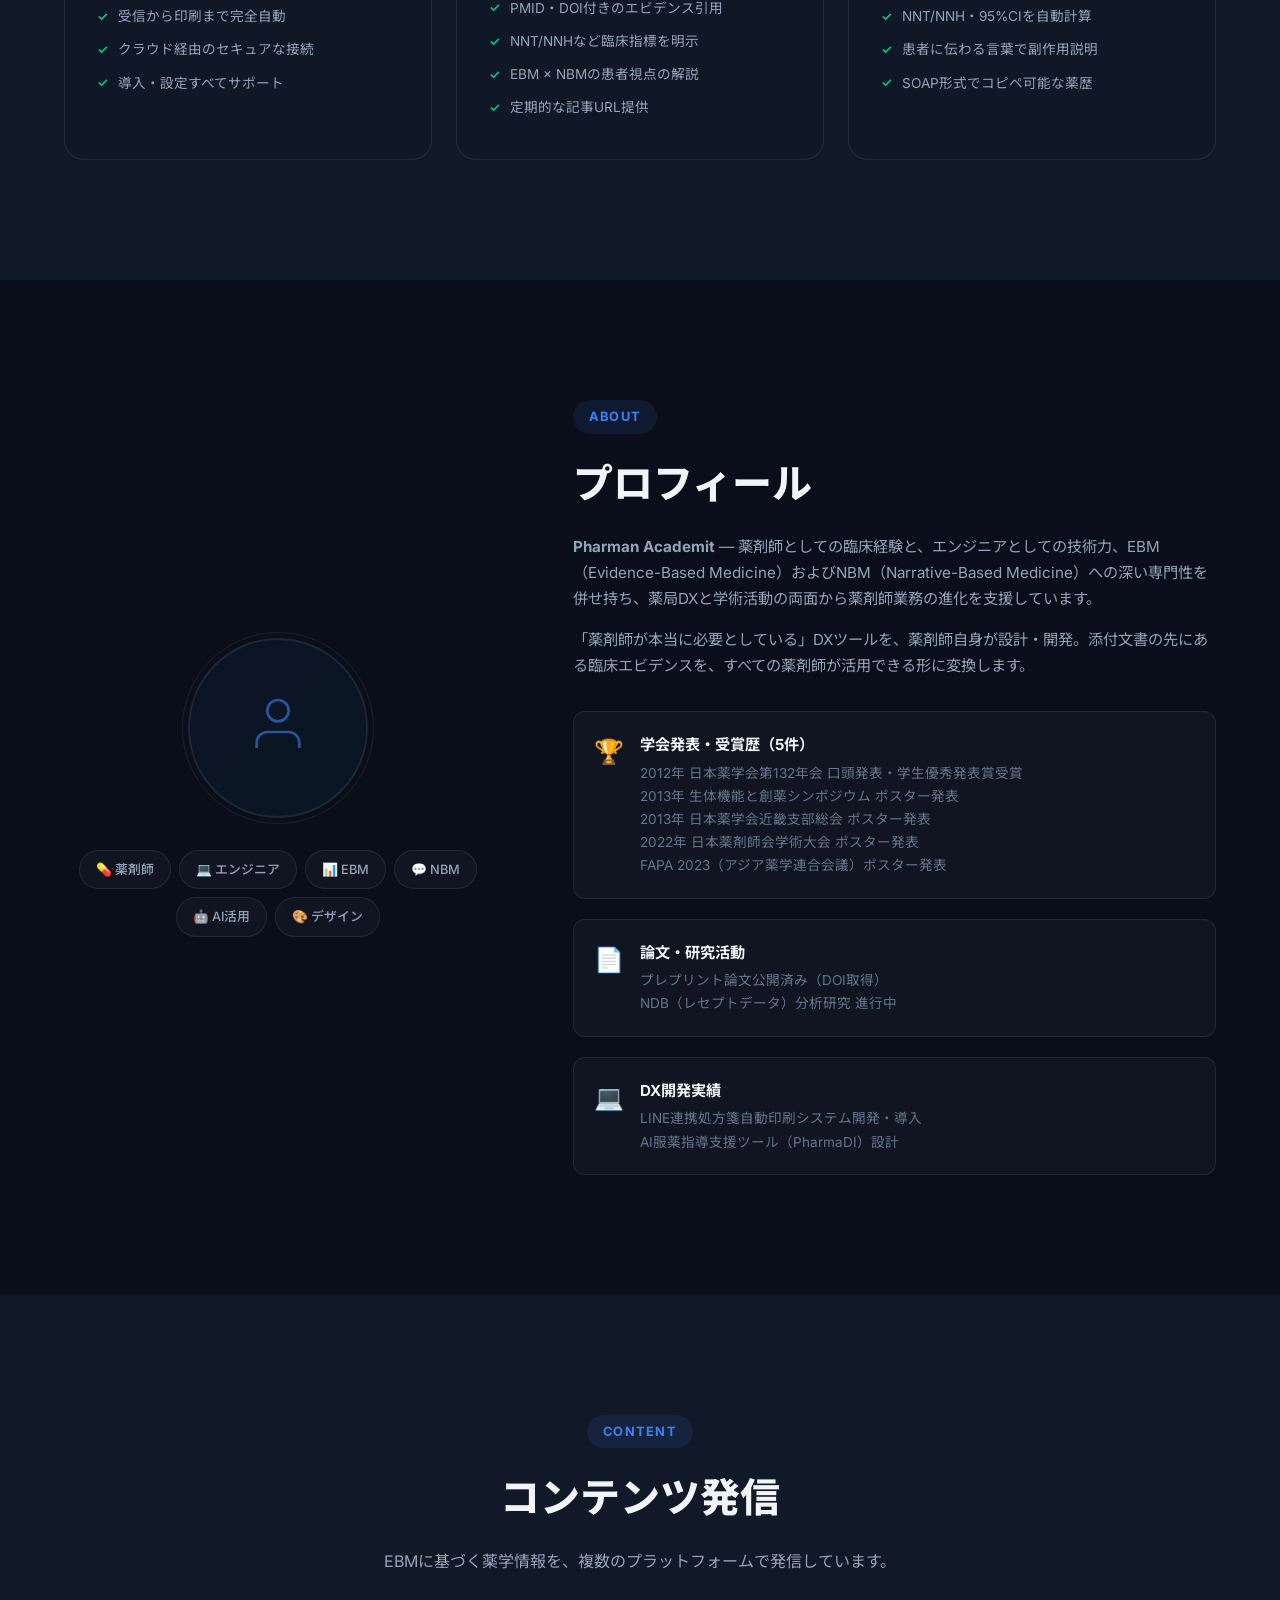
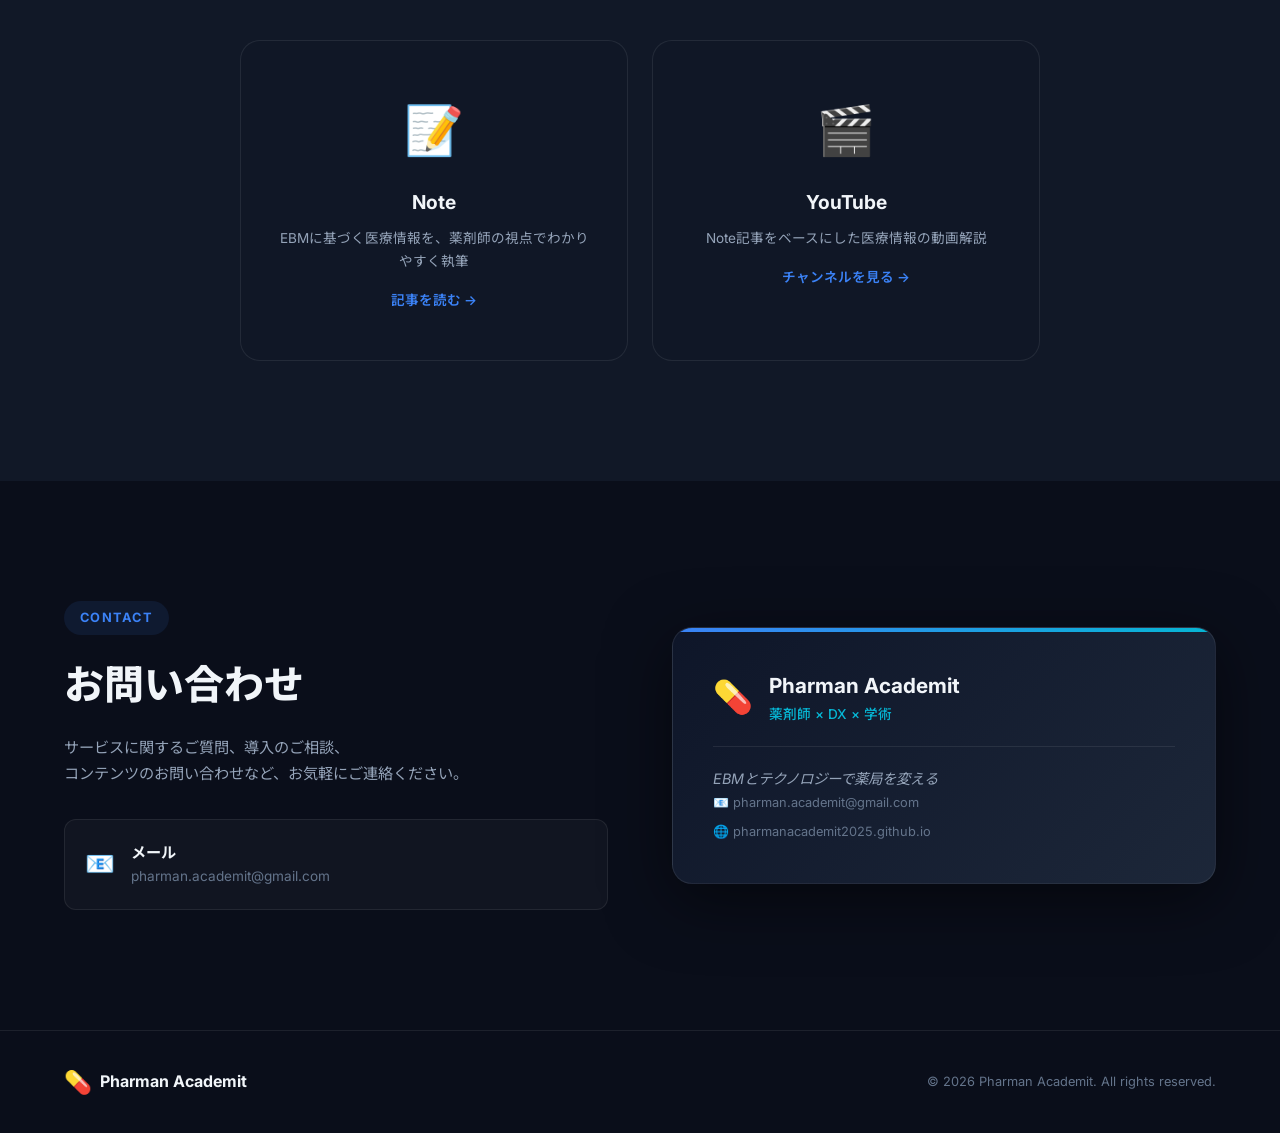
==== commit fa9da41a: "Add digital business card and QR code, remove QR from LP" ====
--- a/index.html
+++ b/index.html
@@ -274,12 +274,6 @@
                         <div class="biz-card-body">
                             <p>EBMとテクノロジーで薬局を変える</p>
                         </div>
-                        <div class="biz-card-qr" id="qrPlaceholder">
-                            <div class="qr-placeholder">
-                                <p>[ QR Code ]</p>
-                                <p class="qr-note">サイトURL</p>
-                            </div>
-                        </div>
                         <div class="biz-card-footer">
                             <span>📧 pharman.academit@gmail.com</span>
                             <span>🌐 pharmanacademit2025.github.io</span>
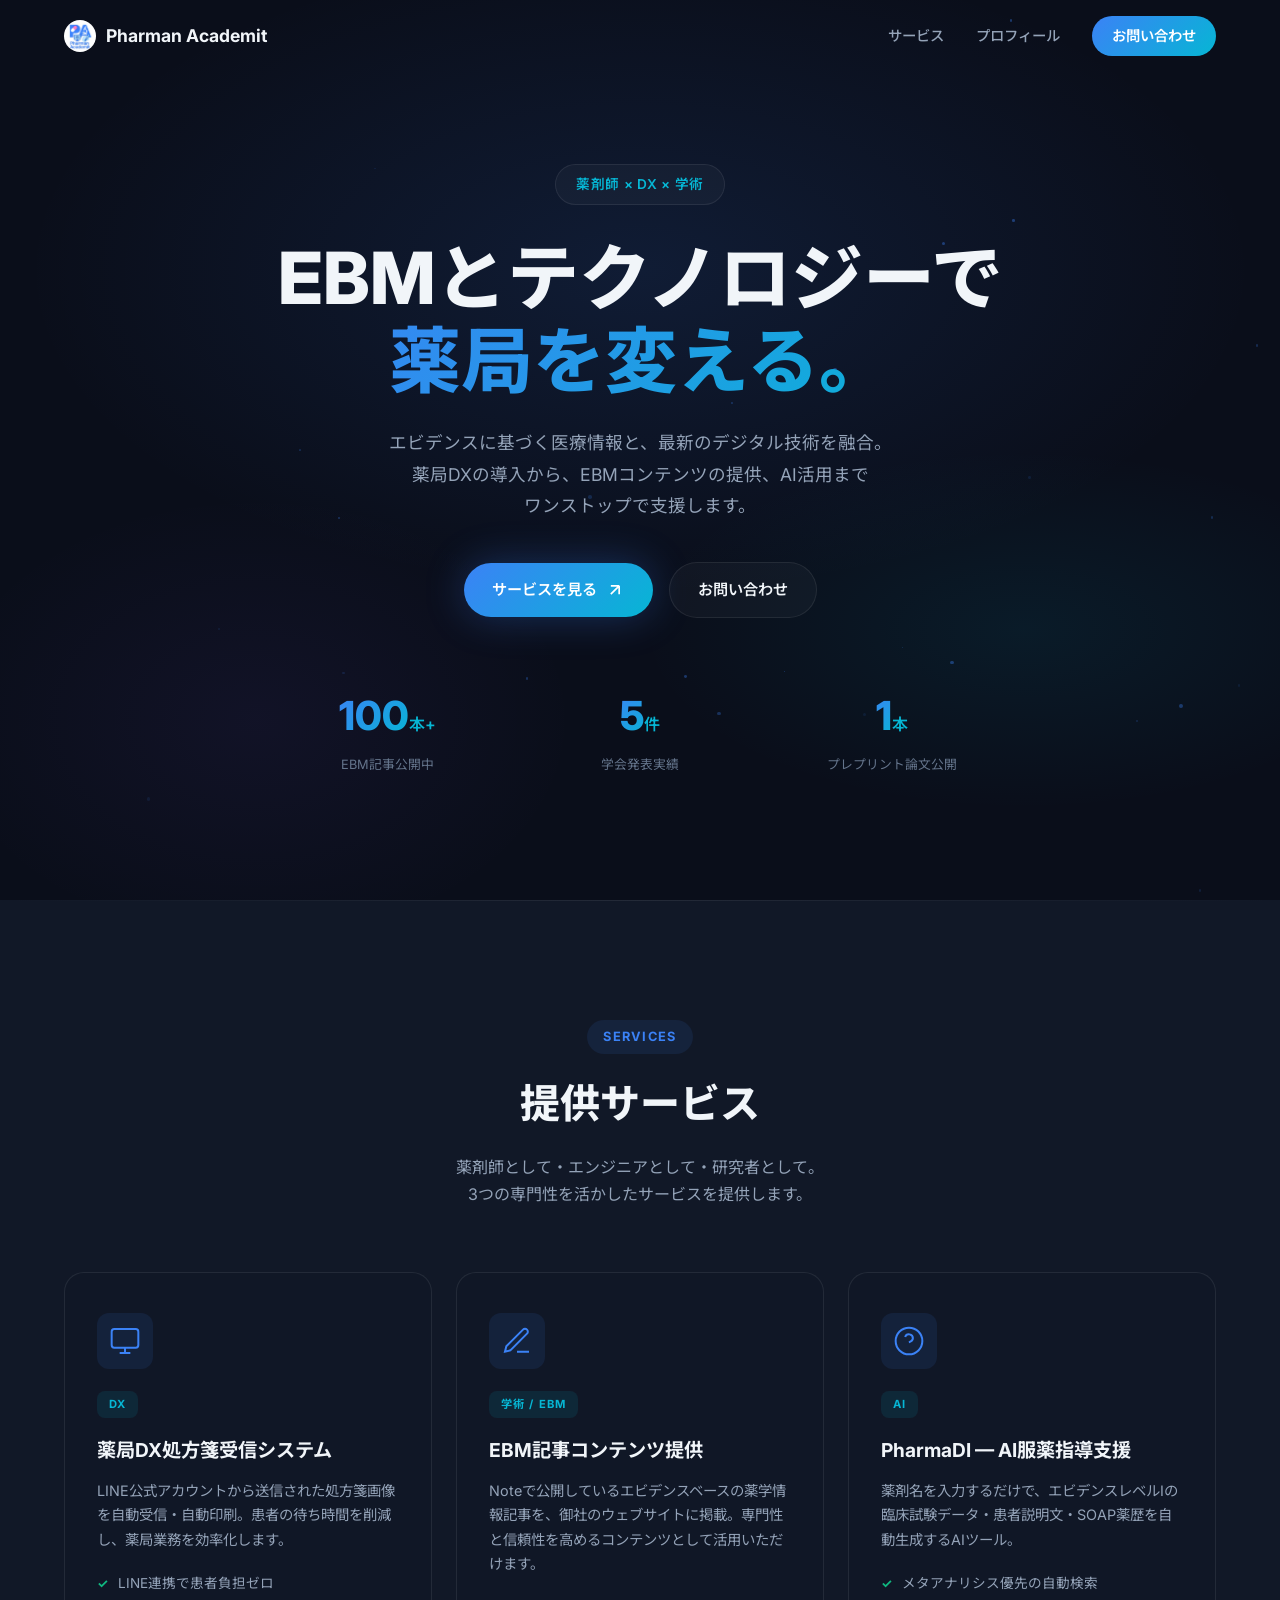
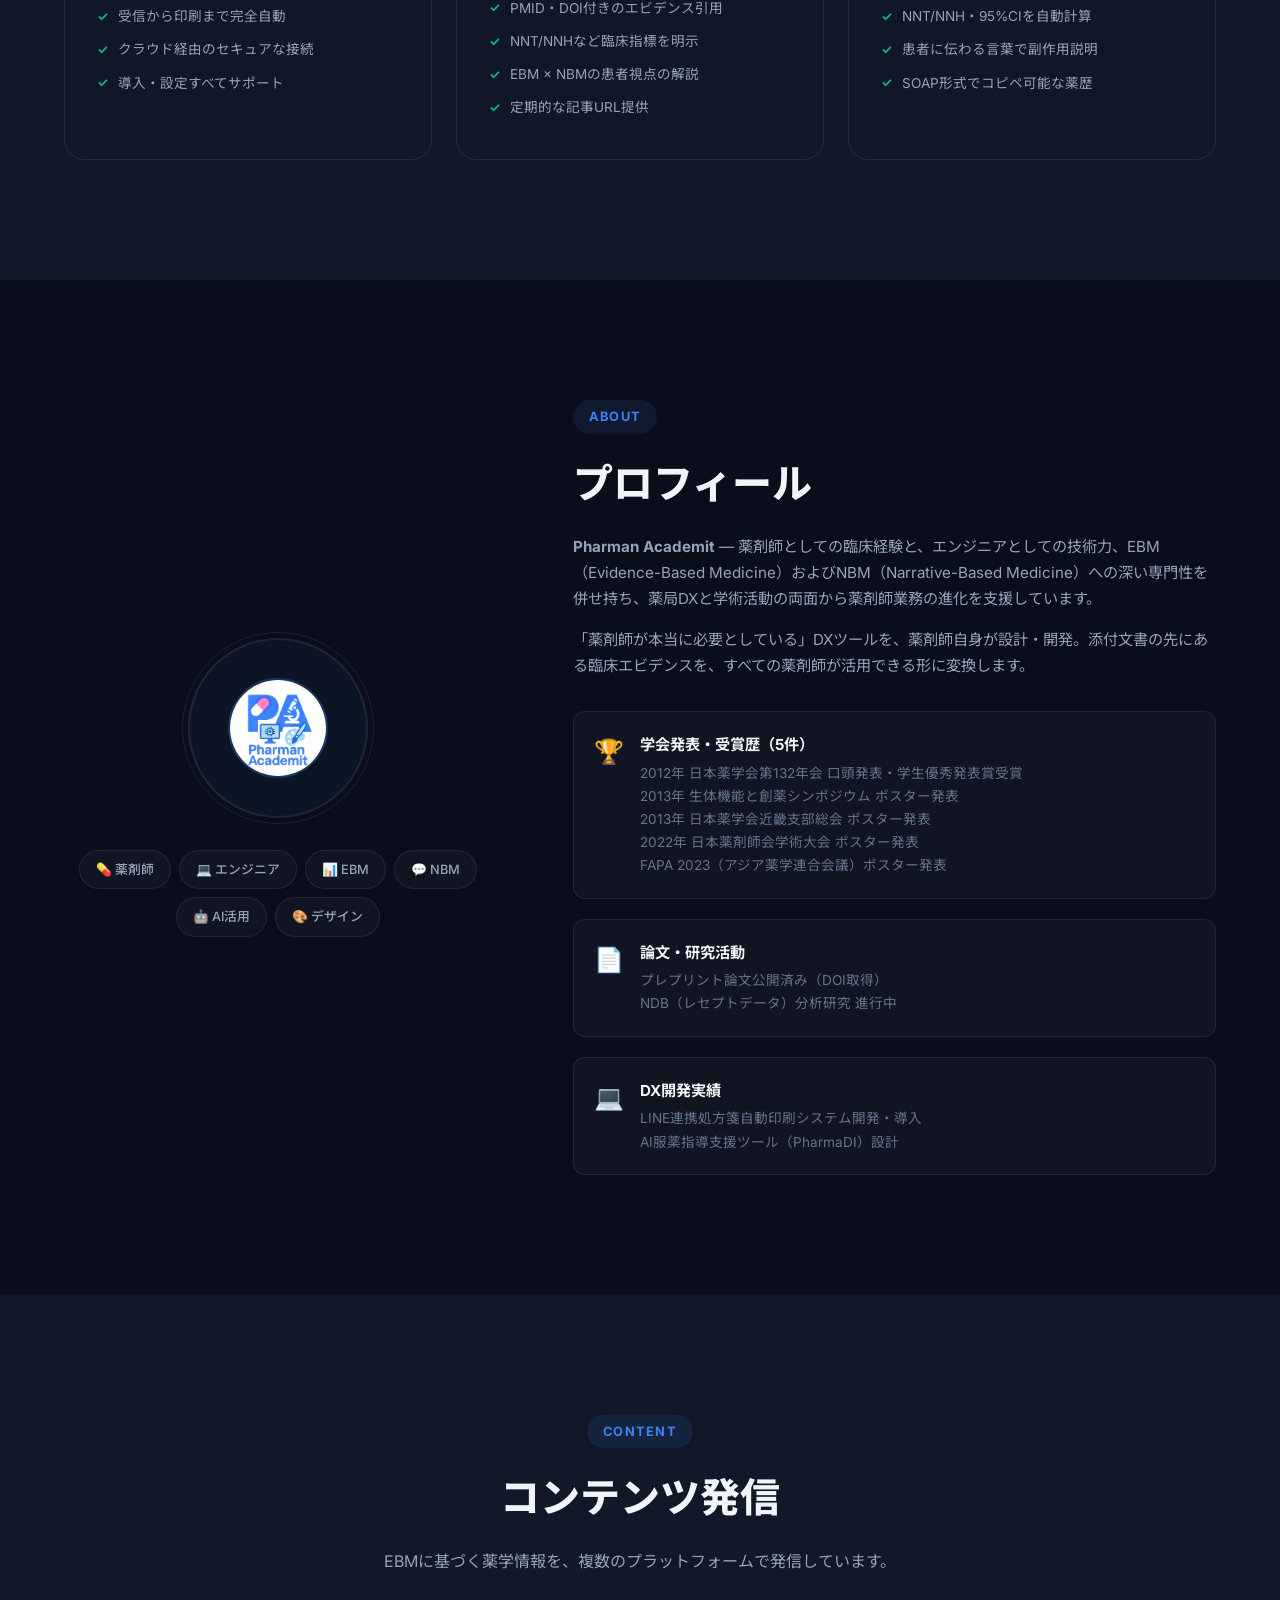
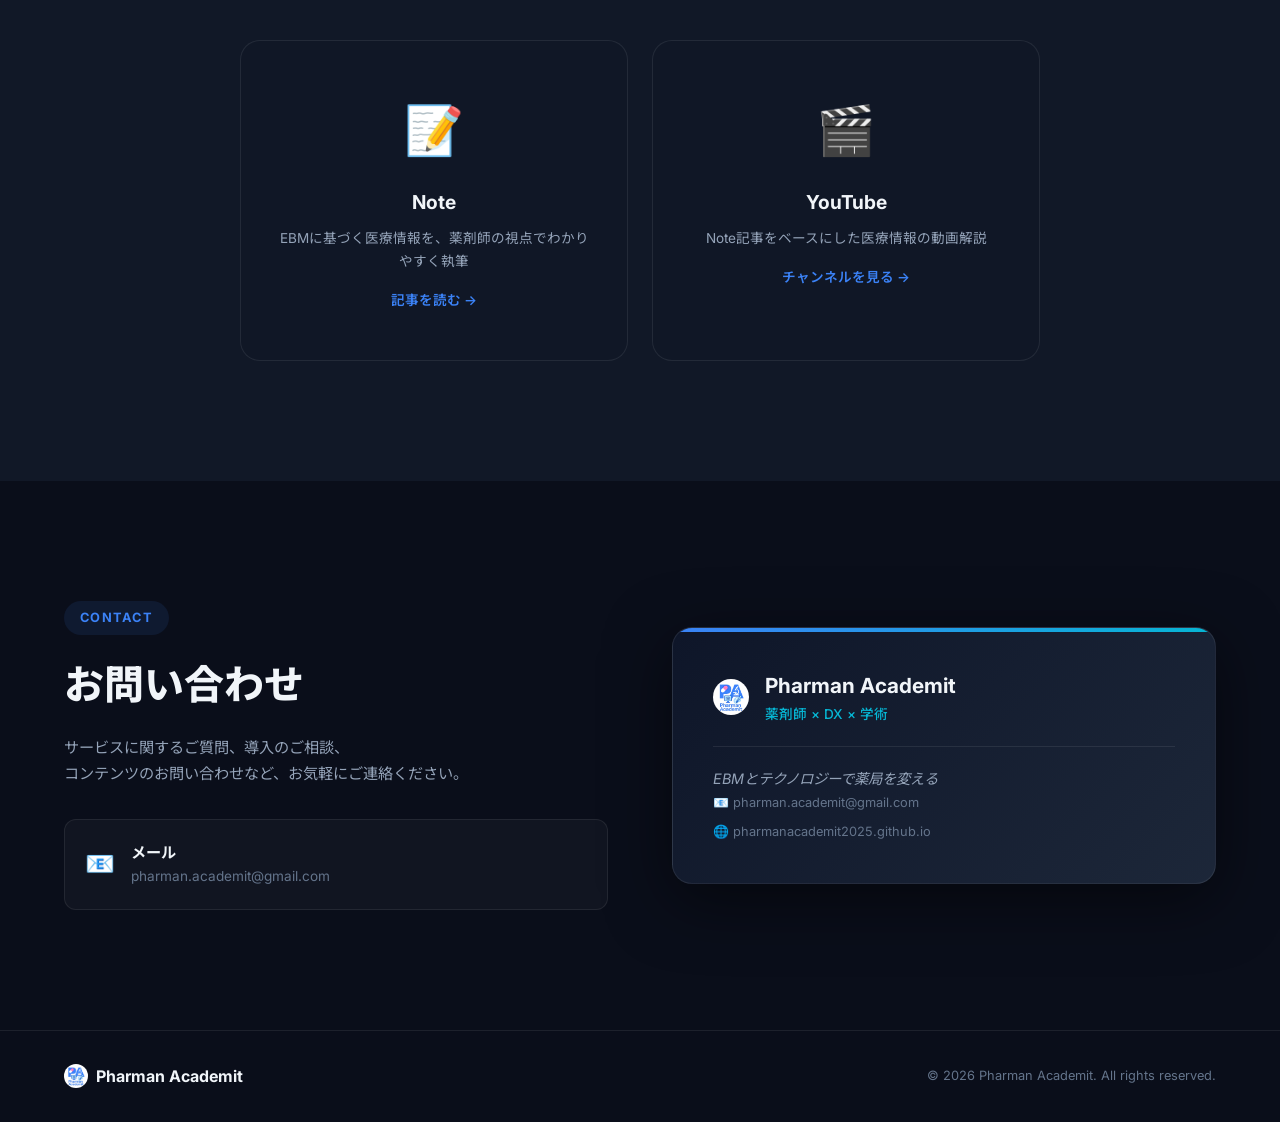
==== commit 7cd05168: "Add profile image, remove capsule emoji" ====
--- a/index.html
+++ b/index.html
@@ -19,7 +19,8 @@
     <nav class="nav" id="nav">
         <div class="nav-container">
             <a href="#hero" class="nav-logo">
-                <span class="logo-icon">💊</span>
+                <img src="profile.png" alt="" class="nav-profile-img"
+                    style="width:32px;height:32px;border-radius:50%;object-fit:cover;">
                 <span class="logo-text">Pharman Academit</span>
             </a>
             <div class="nav-links">
@@ -160,13 +161,8 @@
             <div class="about-grid">
                 <div class="about-visual">
                     <div class="about-avatar">
-                        <div class="avatar-icon">
-                            <svg width="64" height="64" viewBox="0 0 24 24" fill="none" stroke="currentColor"
-                                stroke-width="1">
-                                <path d="M20 21v-2a4 4 0 00-4-4H8a4 4 0 00-4 4v2" />
-                                <circle cx="12" cy="7" r="4" />
-                            </svg>
-                        </div>
+                        <img src="profile.png" alt="Pharman Academit"
+                            style="width:100px;height:100px;border-radius:50%;object-fit:cover;border:2px solid rgba(59,130,246,0.3);">
                     </div>
                     <div class="about-skills">
                         <div class="skill-tag">💊 薬剤師</div>
@@ -264,7 +260,8 @@
                 <div class="contact-card">
                     <div class="biz-card">
                         <div class="biz-card-header">
-                            <span class="biz-card-logo">💊</span>
+                            <img src="profile.png" alt=""
+                                style="width:36px;height:36px;border-radius:50%;object-fit:cover;">
                             <div>
                                 <h3>Pharman Academit</h3>
                                 <p>薬剤師 × DX × 学術</p>
@@ -289,7 +286,7 @@
         <div class="container">
             <div class="footer-content">
                 <div class="footer-brand">
-                    <span class="logo-icon">💊</span>
+                    <img src="profile.png" alt="" style="width:24px;height:24px;border-radius:50%;object-fit:cover;">
                     <span class="logo-text">Pharman Academit</span>
                 </div>
                 <p class="footer-copy">© 2026 Pharman Academit. All rights reserved.</p>
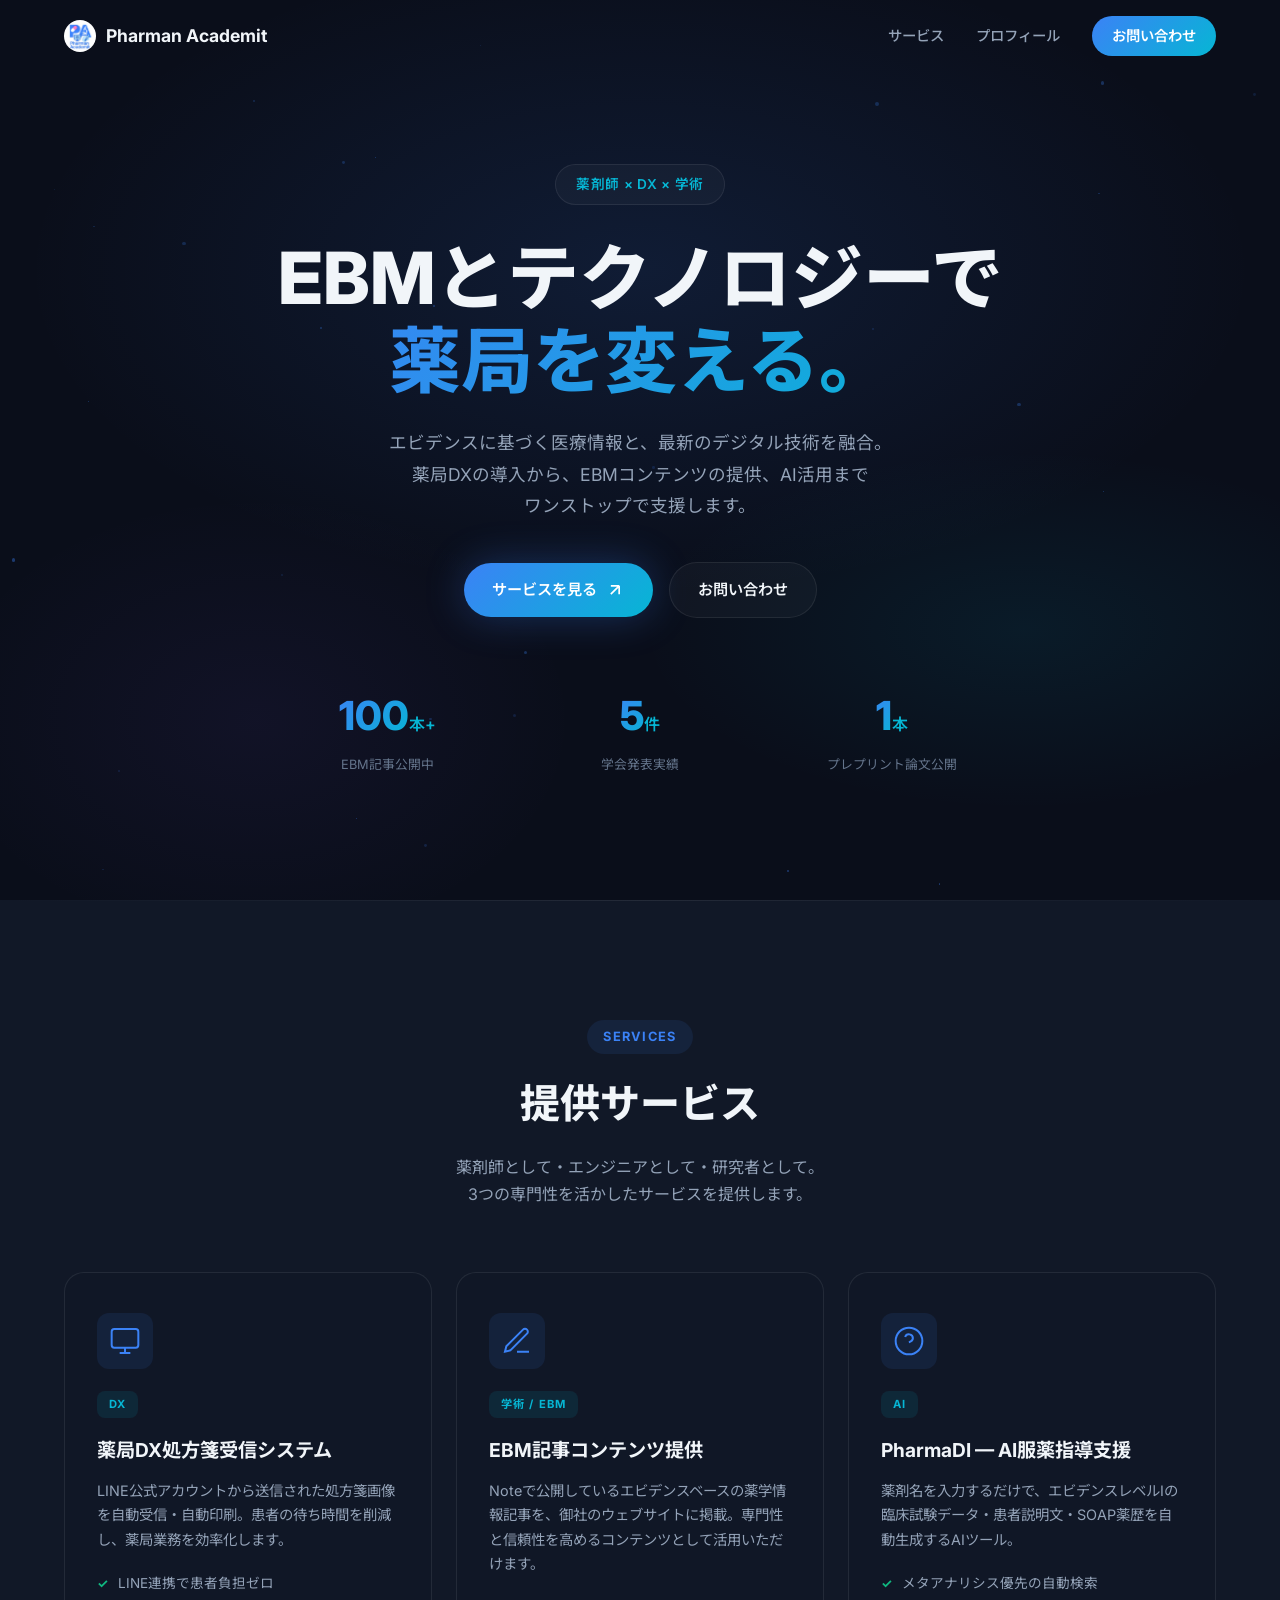
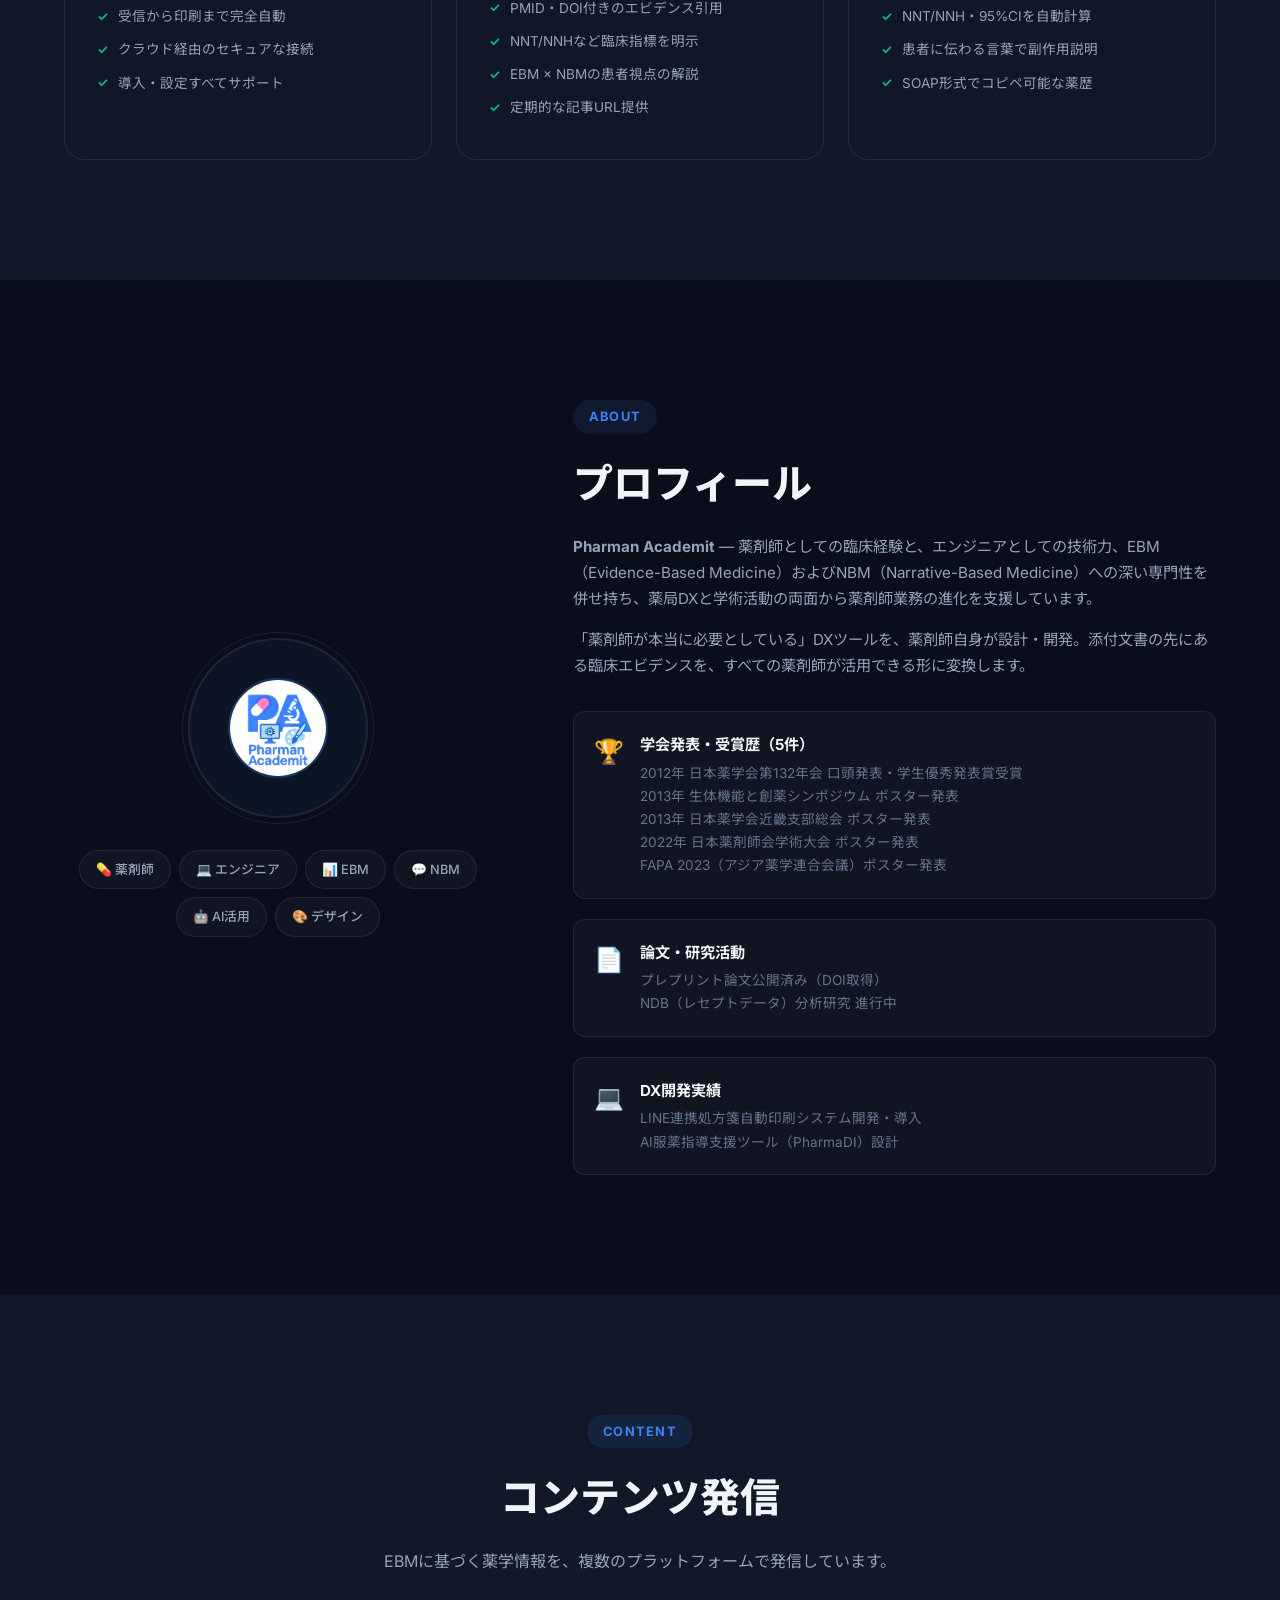
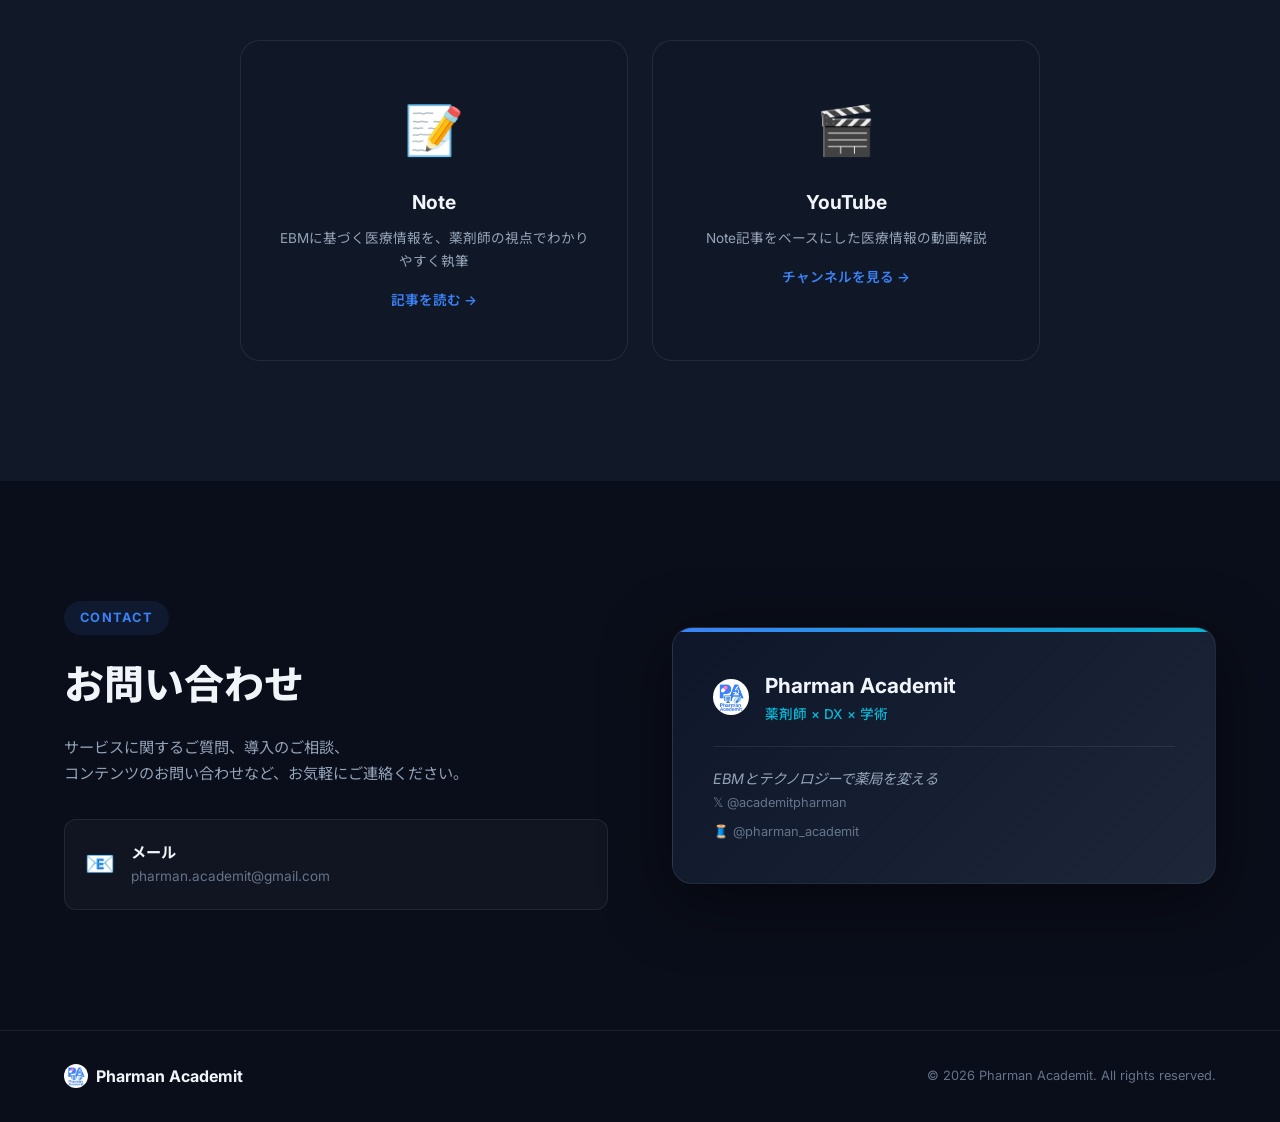
==== commit e0d467eb: "Replace email/URL with X and Threads in business card" ====
--- a/index.html
+++ b/index.html
@@ -272,8 +272,8 @@
                             <p>EBMとテクノロジーで薬局を変える</p>
                         </div>
                         <div class="biz-card-footer">
-                            <span>📧 pharman.academit@gmail.com</span>
-                            <span>🌐 pharmanacademit2025.github.io</span>
+                            <span>𝕏 @academitpharman</span>
+                            <span>🧵 @pharman_academit</span>
                         </div>
                     </div>
                 </div>
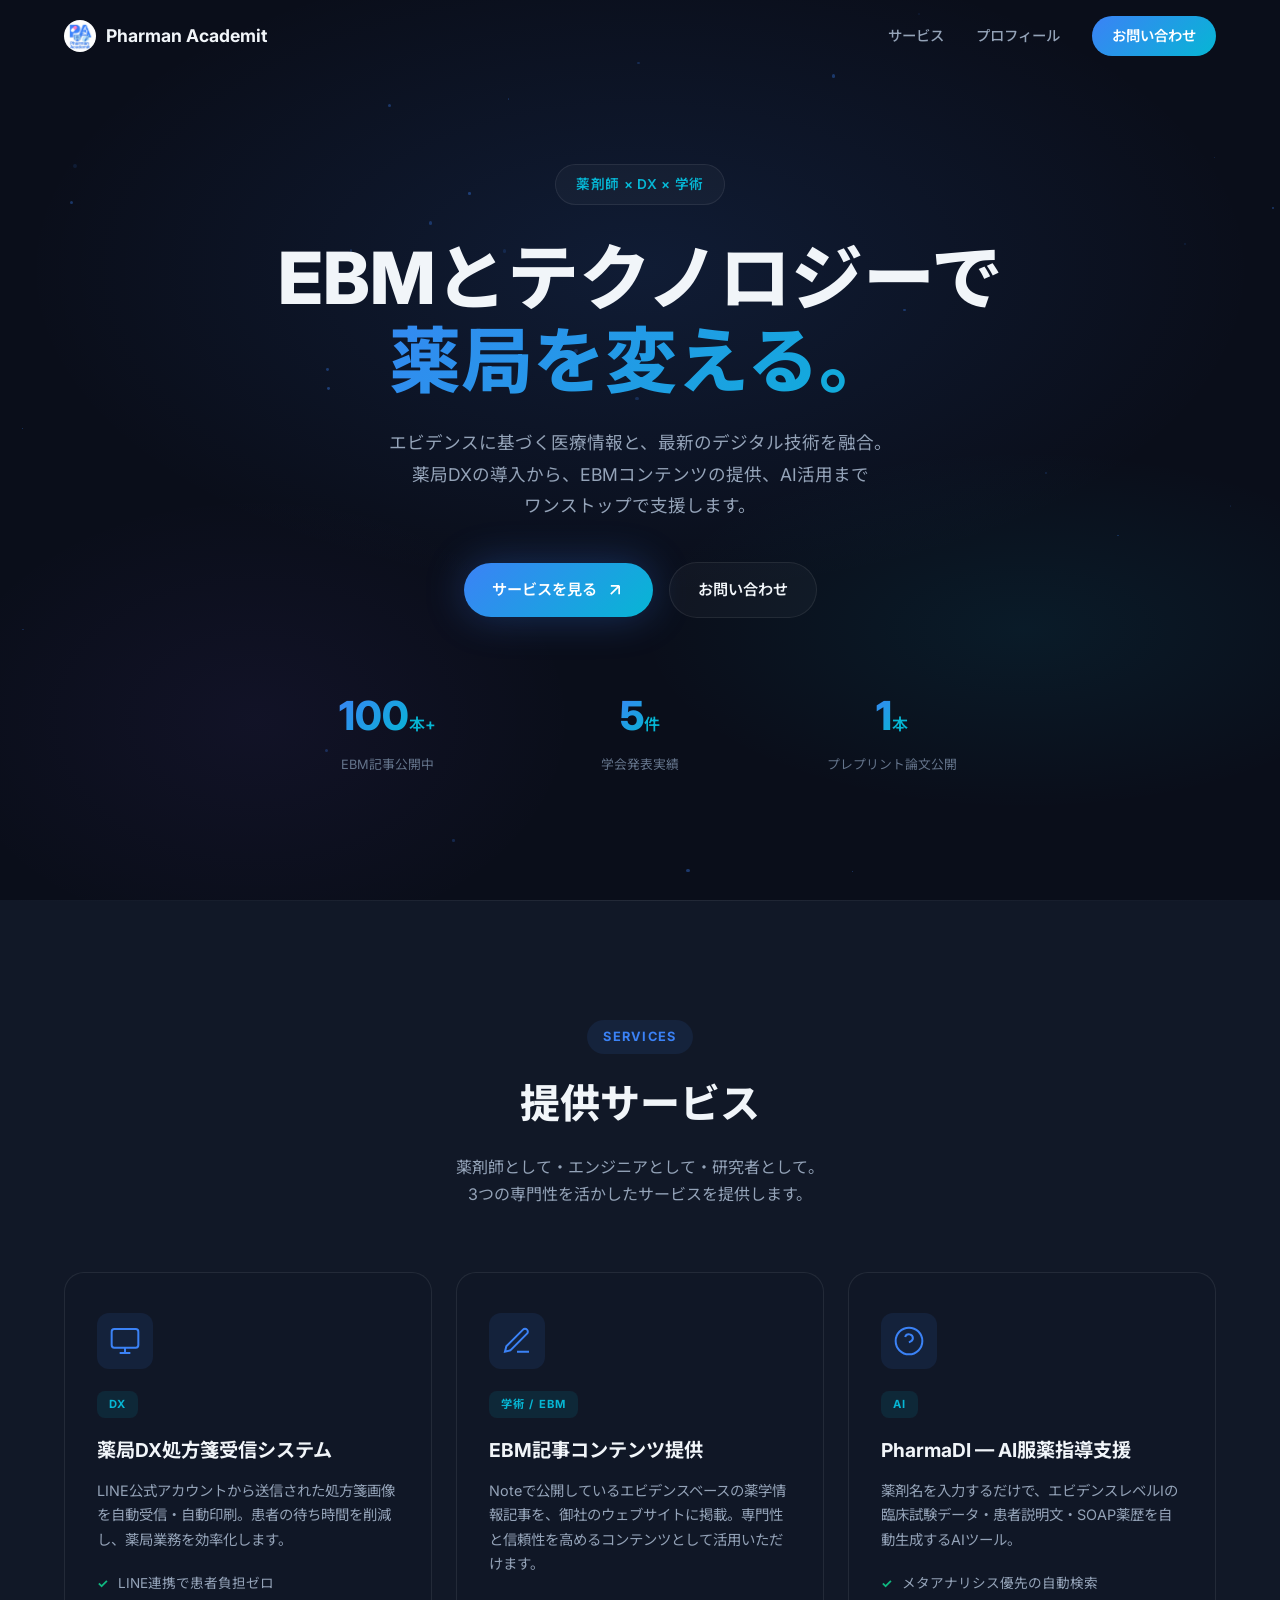
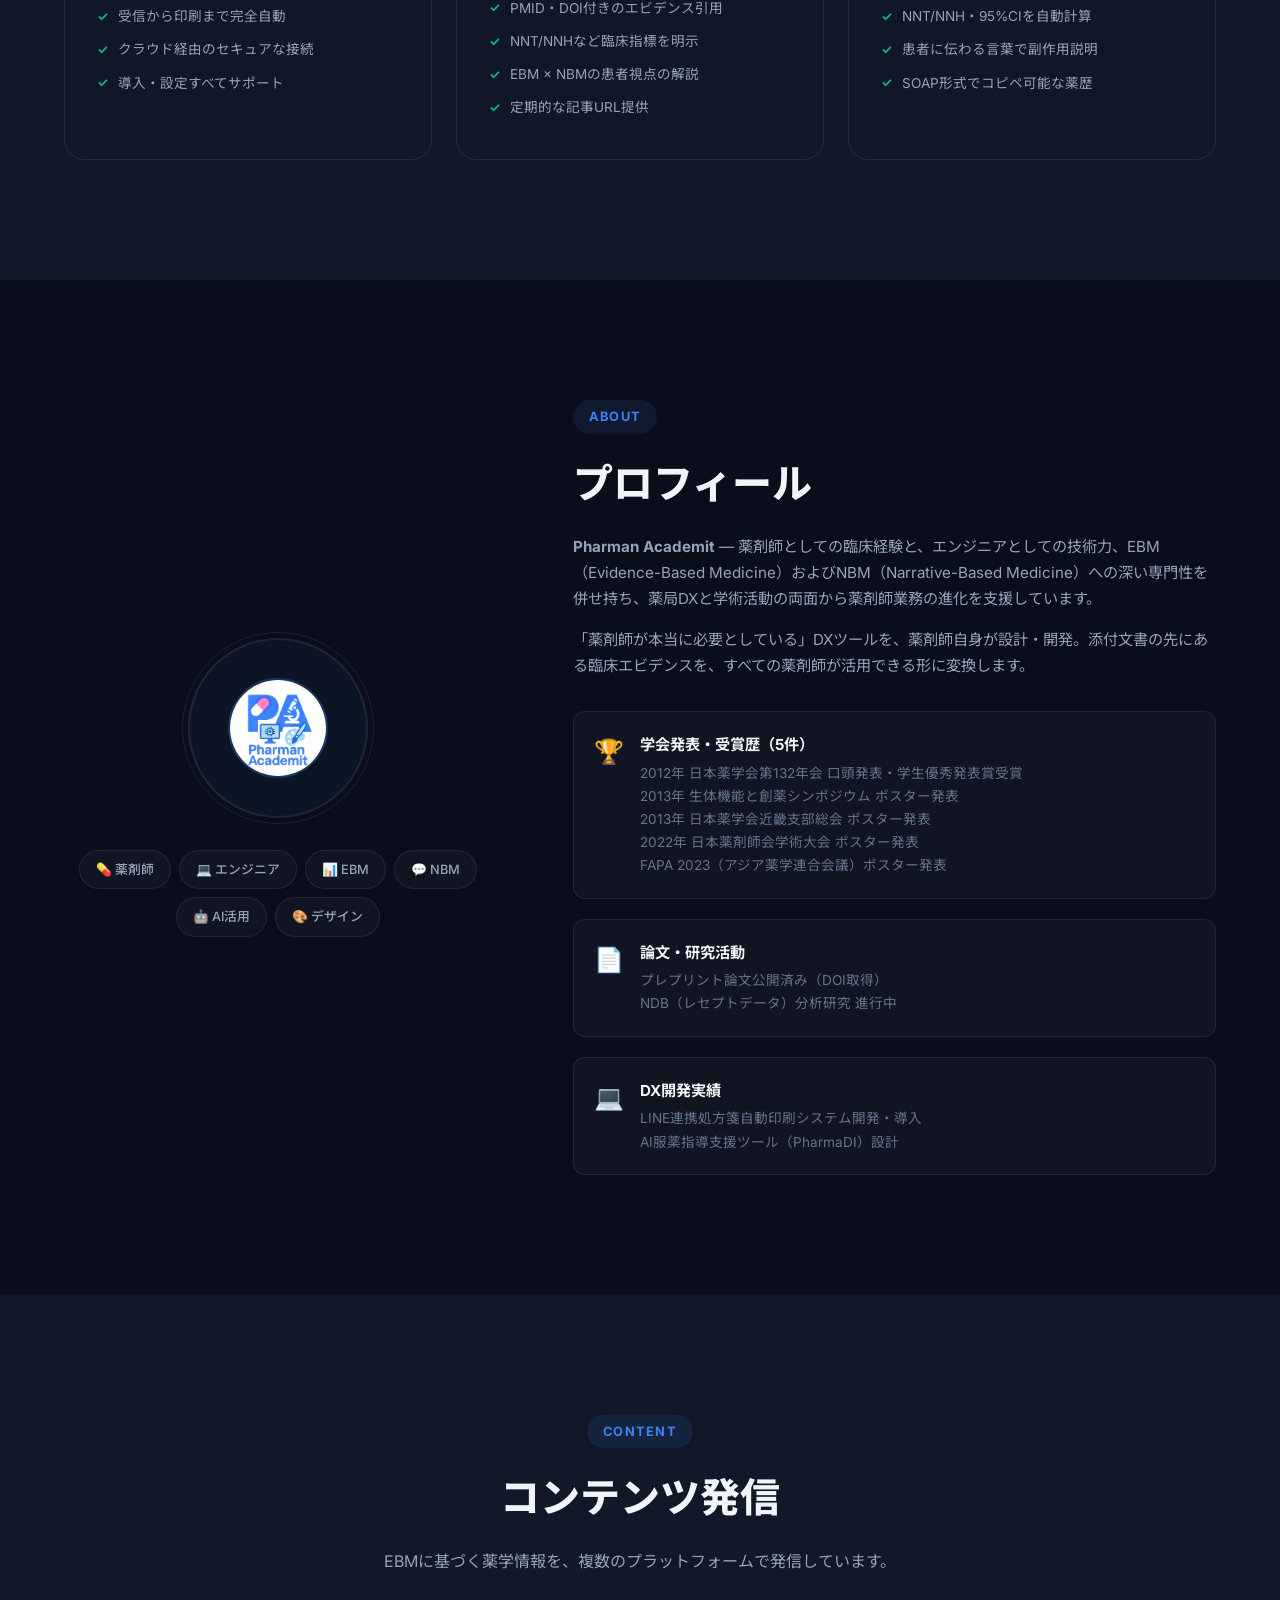
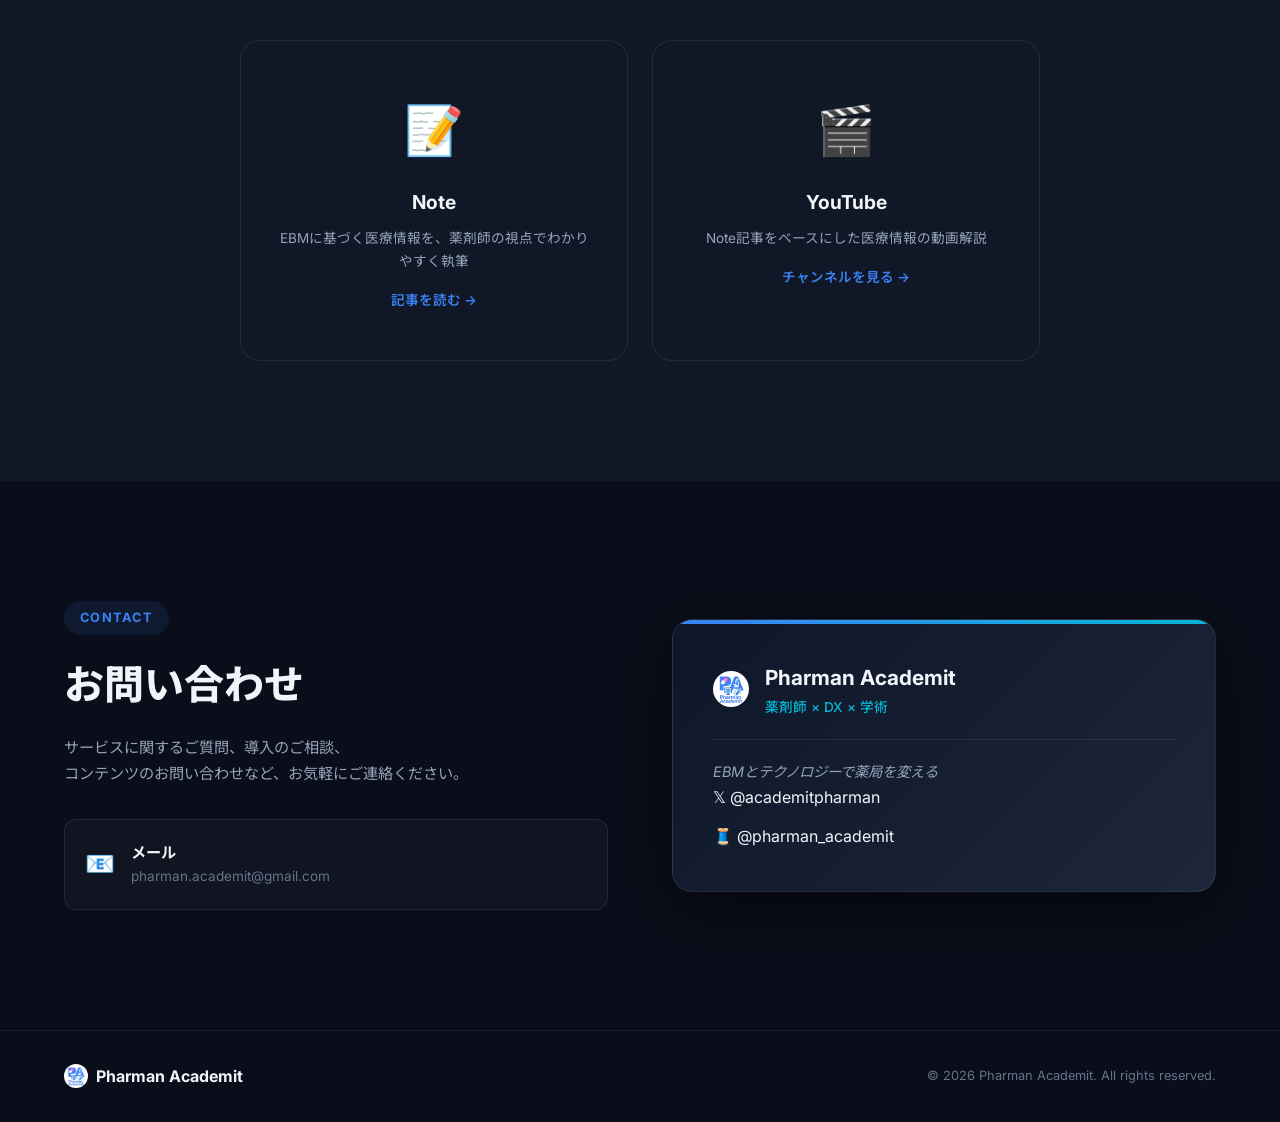
==== commit cfa91623: "Make X and Threads links clickable in LP and bizcard" ====
--- a/index.html
+++ b/index.html
@@ -272,8 +272,11 @@
                             <p>EBMとテクノロジーで薬局を変える</p>
                         </div>
                         <div class="biz-card-footer">
-                            <span>𝕏 @academitpharman</span>
-                            <span>🧵 @pharman_academit</span>
+                            <a href="https://x.com/academitpharman" target="_blank" rel="noopener"
+                                style="color: inherit; text-decoration: none; display: block; margin-bottom: 4px;">𝕏
+                                @academitpharman</a>
+                            <a href="https://www.threads.com/@pharman_academit" target="_blank" rel="noopener"
+                                style="color: inherit; text-decoration: none; display: block;">🧵 @pharman_academit</a>
                         </div>
                     </div>
                 </div>
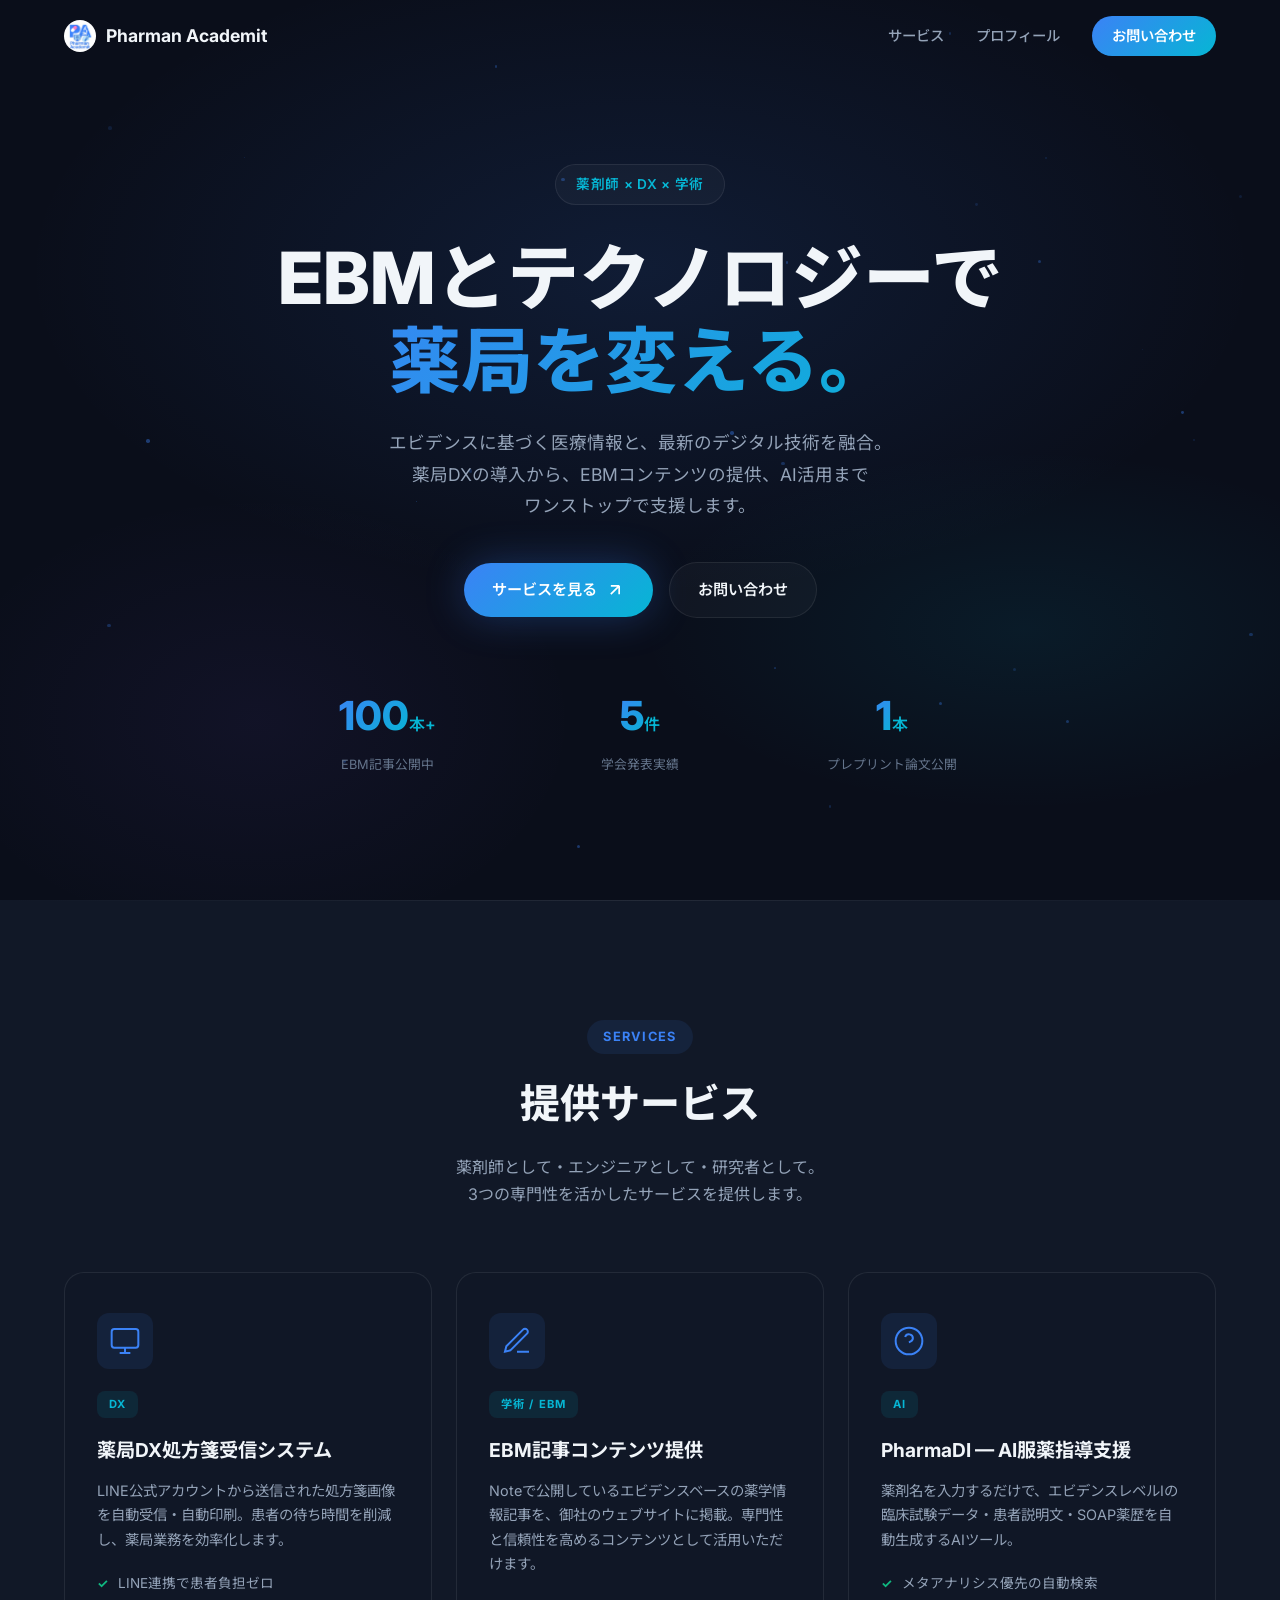
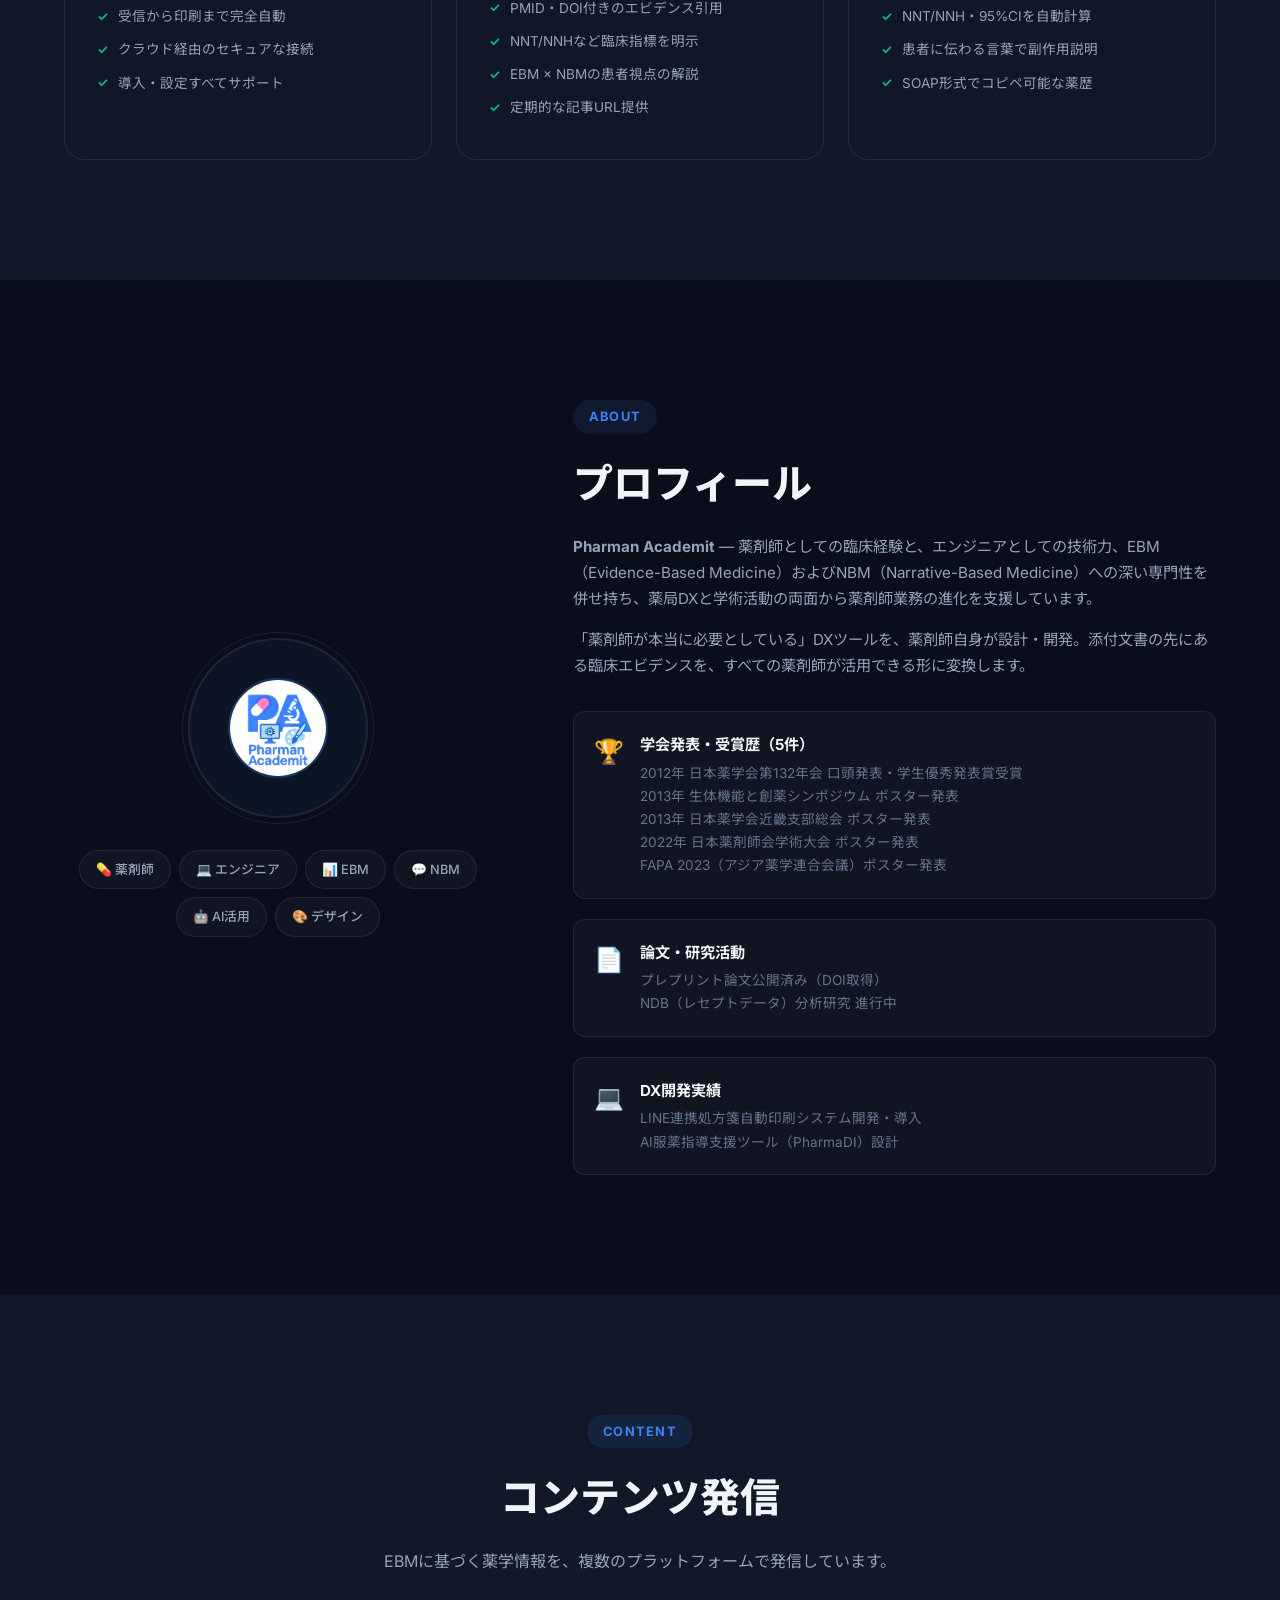
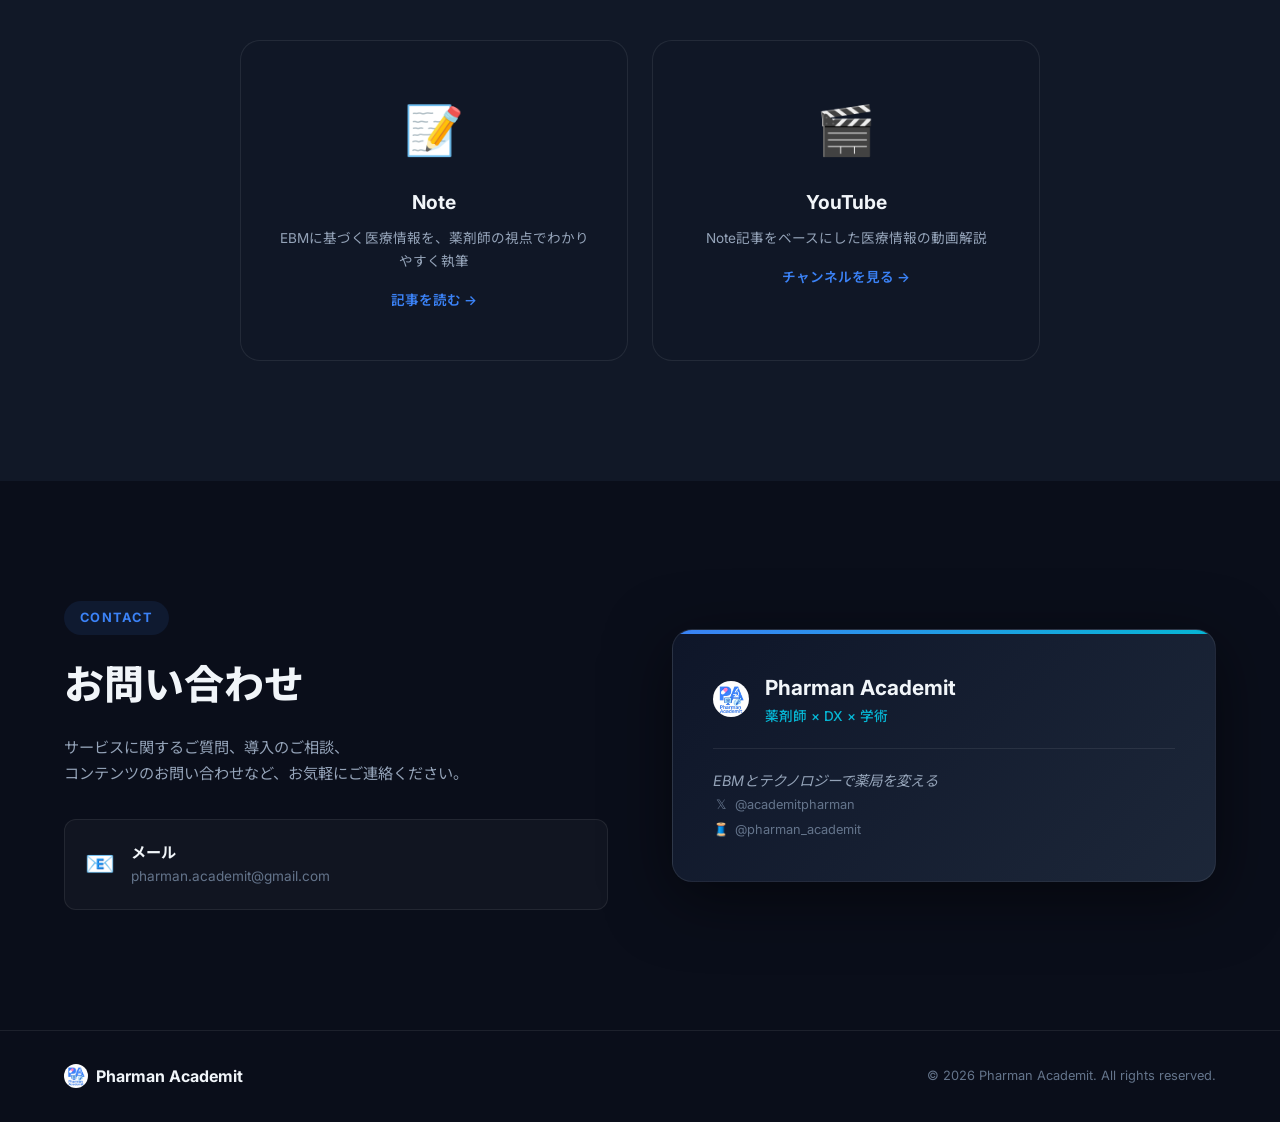
==== commit c55e50d7: "Fix alignment of X and Threads icons" ====
--- a/index.html
+++ b/index.html
@@ -271,12 +271,16 @@
                         <div class="biz-card-body">
                             <p>EBMとテクノロジーで薬局を変える</p>
                         </div>
-                        <div class="biz-card-footer">
+                        <div class="biz-card-footer"
+                            style="display: flex; flex-direction: column; gap: 4px; align-items: flex-start;">
                             <a href="https://x.com/academitpharman" target="_blank" rel="noopener"
-                                style="color: inherit; text-decoration: none; display: block; margin-bottom: 4px;">𝕏
-                                @academitpharman</a>
+                                style="color: inherit; text-decoration: none; display: flex; align-items: center; gap: 6px;">
+                                <span style="width: 16px; text-align: center;">𝕏</span> <span>@academitpharman</span>
+                            </a>
                             <a href="https://www.threads.com/@pharman_academit" target="_blank" rel="noopener"
-                                style="color: inherit; text-decoration: none; display: block;">🧵 @pharman_academit</a>
+                                style="color: inherit; text-decoration: none; display: flex; align-items: center; gap: 6px;">
+                                <span style="width: 16px; text-align: center;">🧵</span> <span>@pharman_academit</span>
+                            </a>
                         </div>
                     </div>
                 </div>
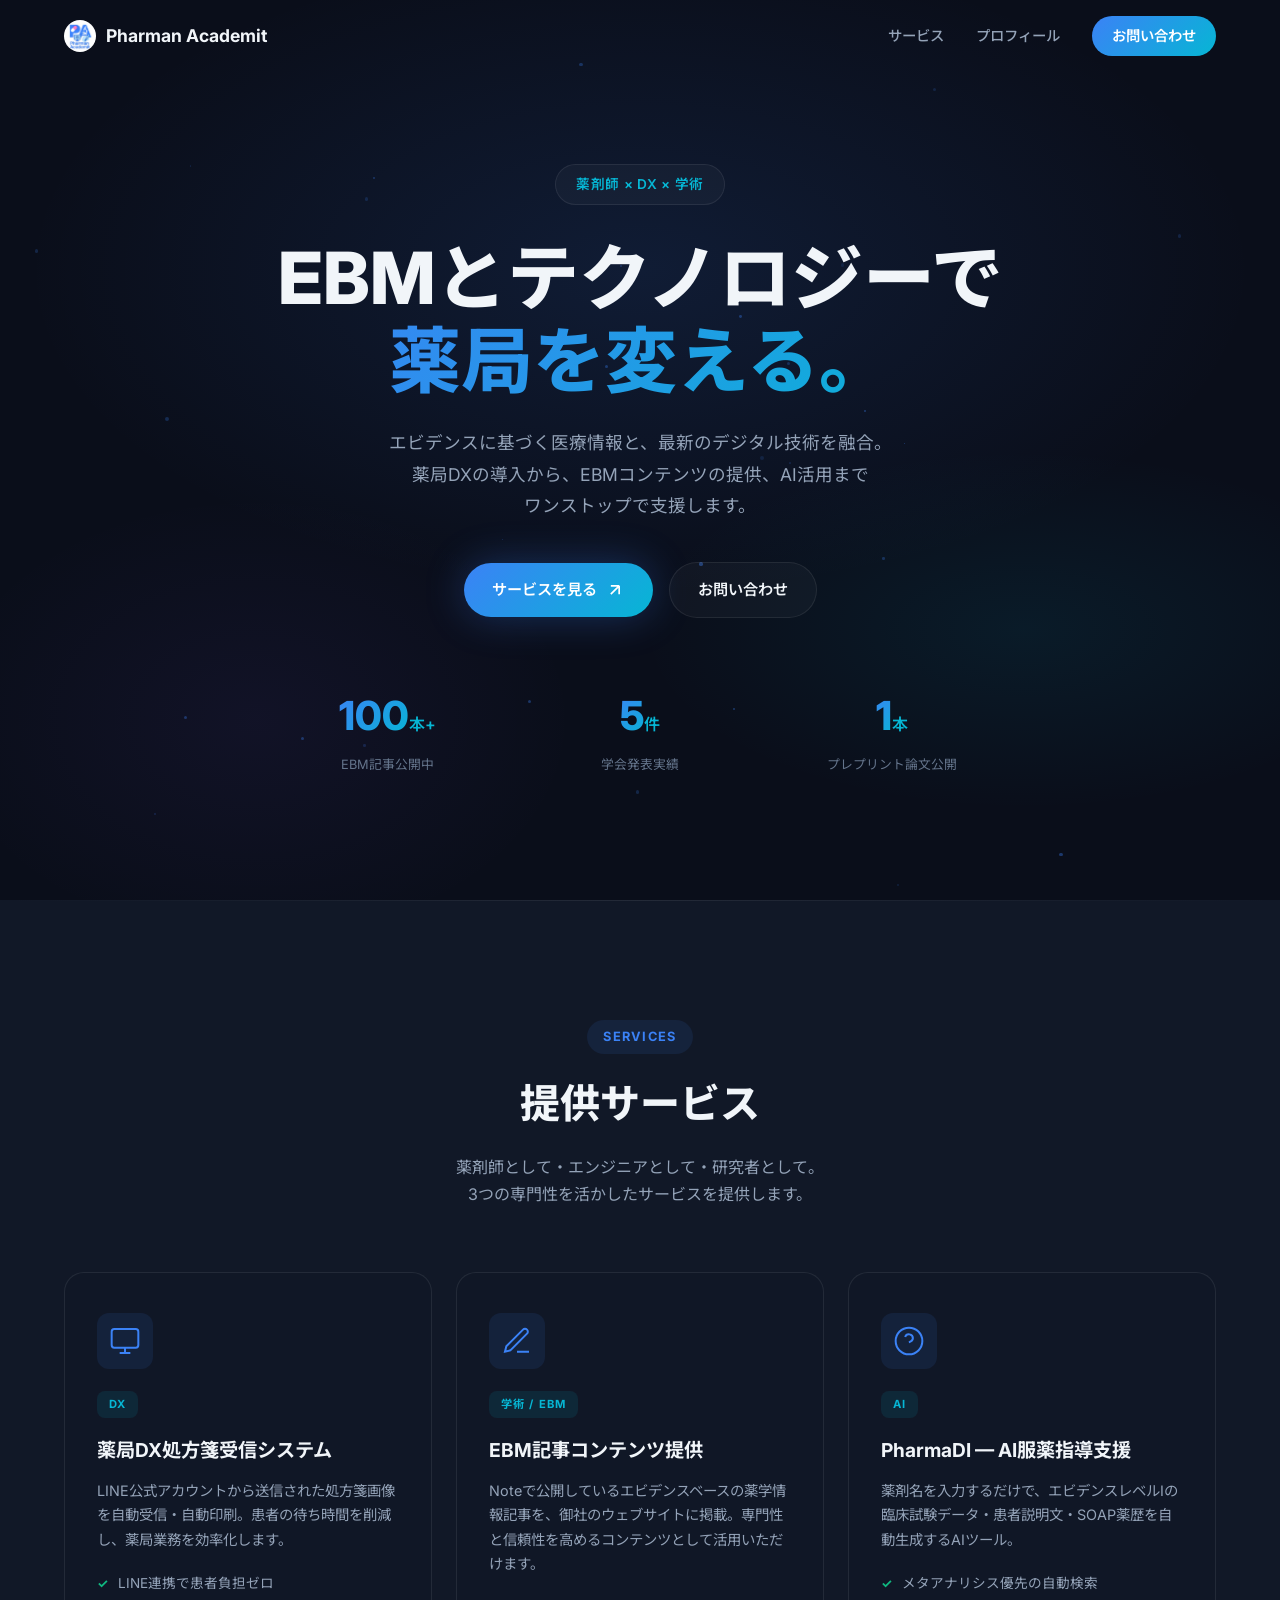
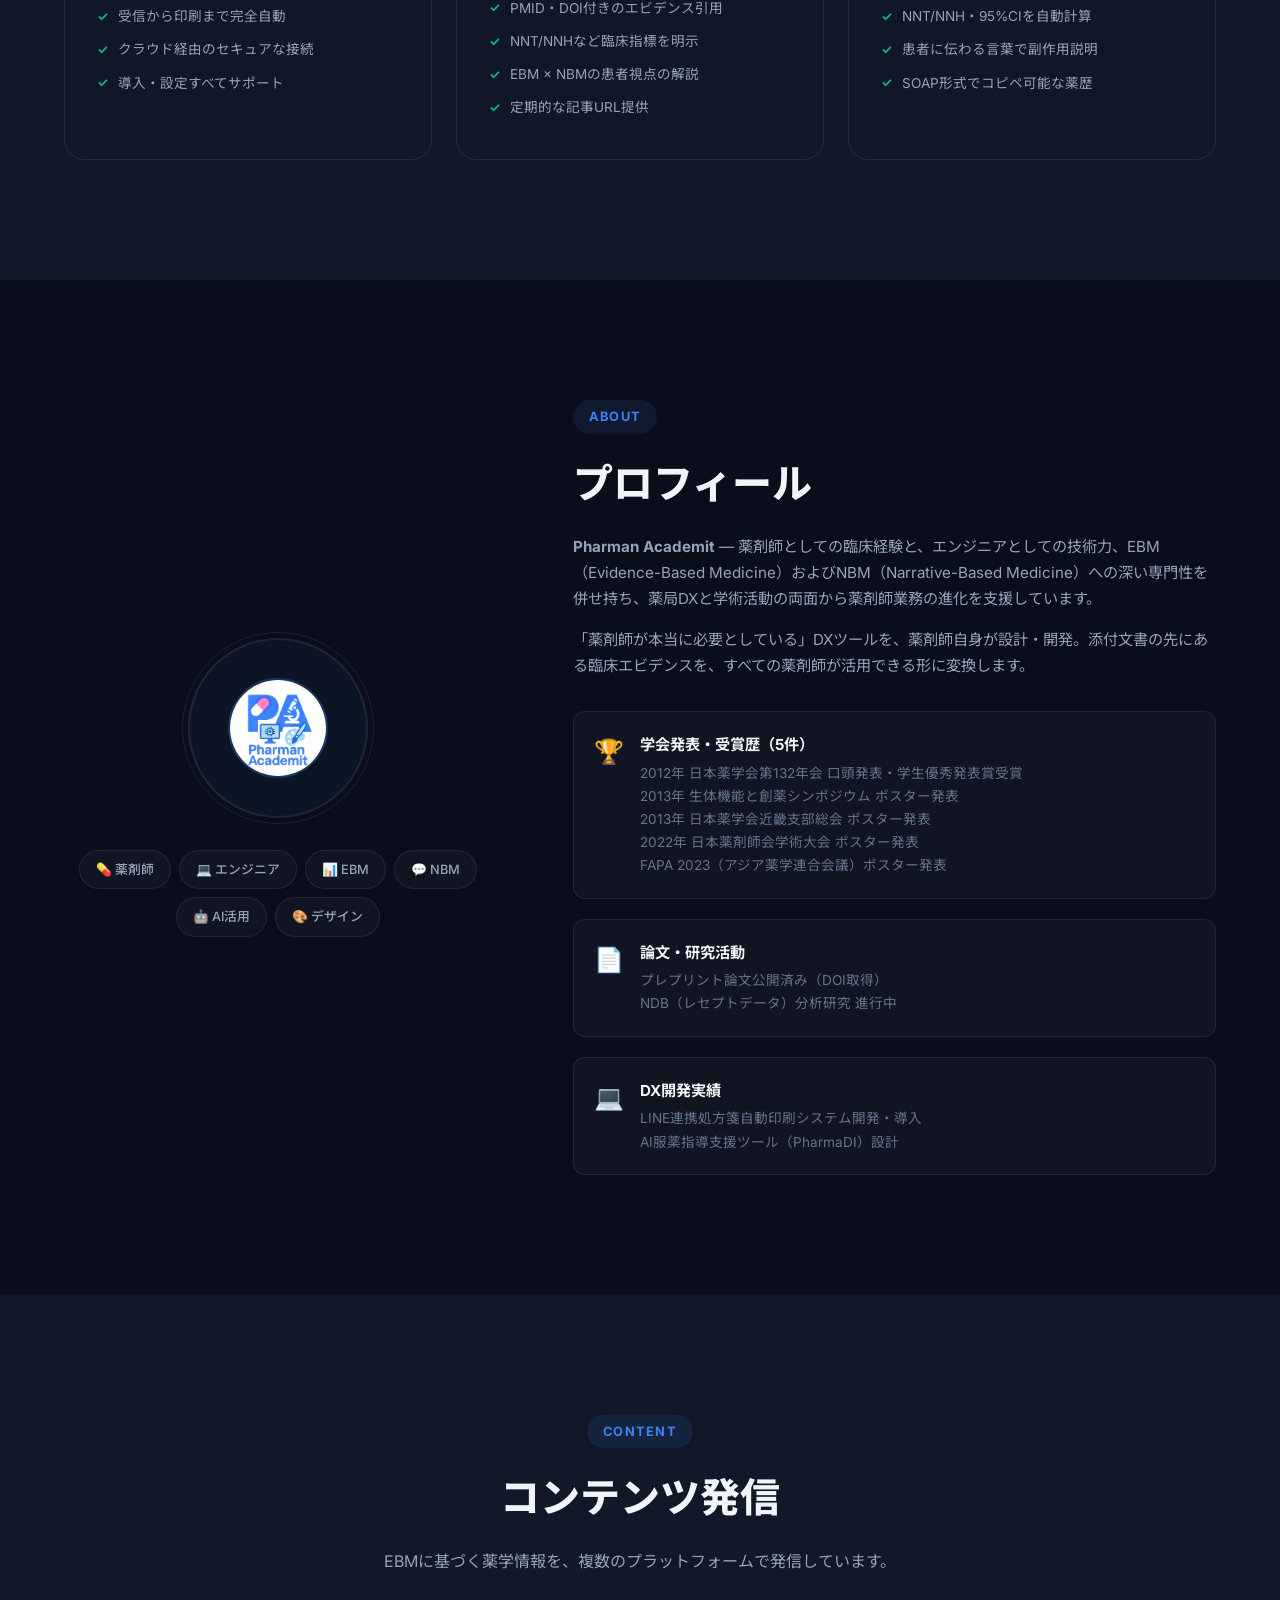
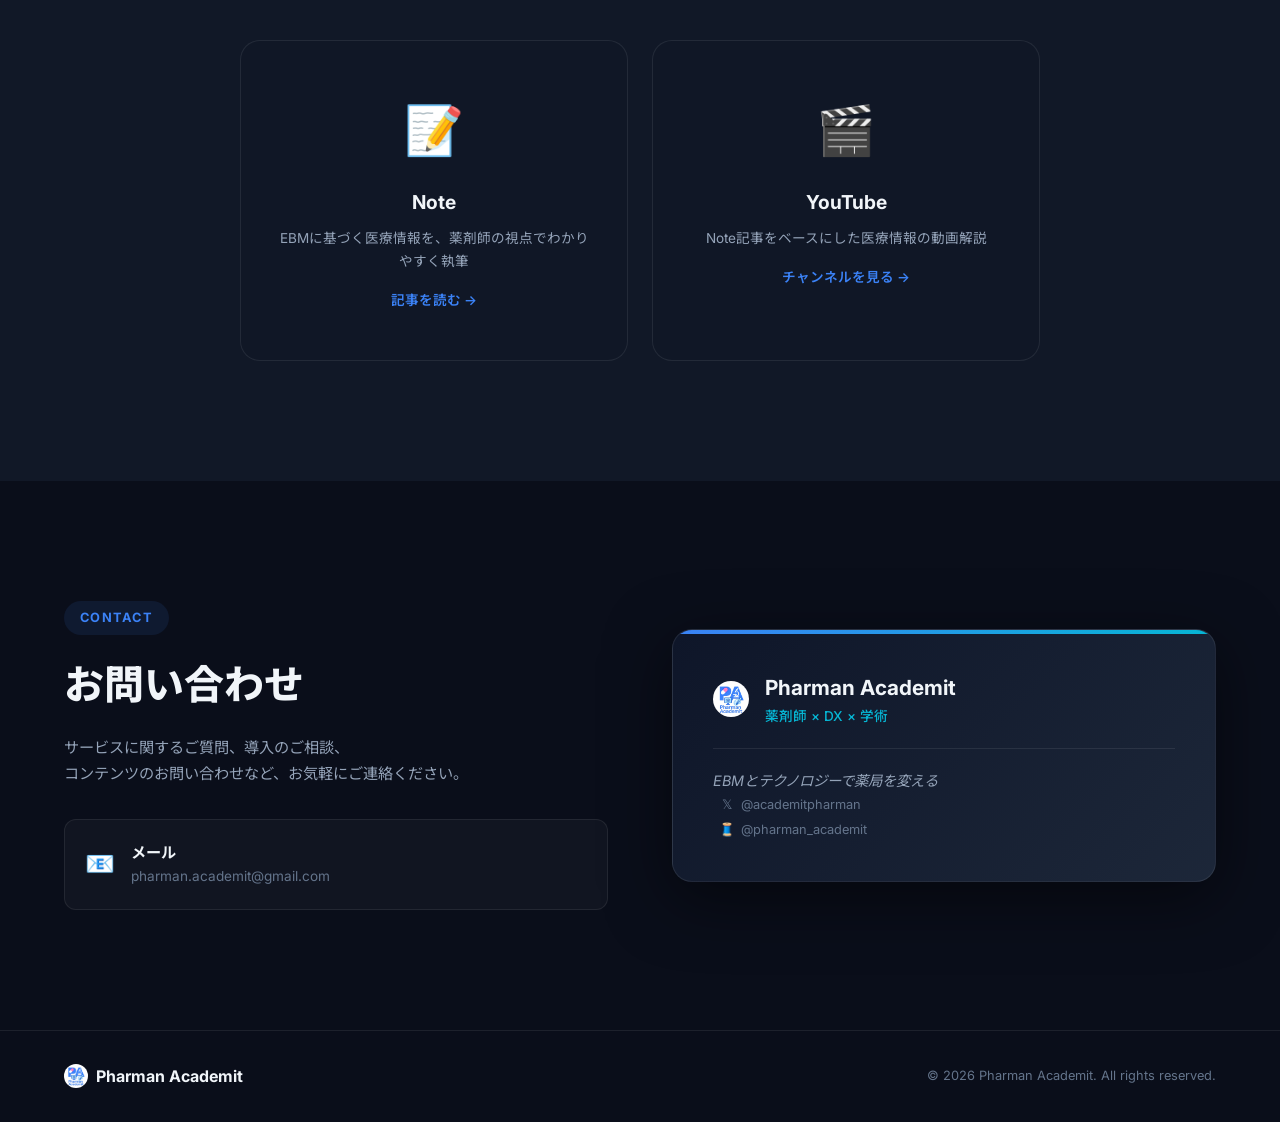
==== commit c0644ddc: "Refine social link alignment with fixed width icons" ====
--- a/index.html
+++ b/index.html
@@ -274,12 +274,14 @@
                         <div class="biz-card-footer"
                             style="display: flex; flex-direction: column; gap: 4px; align-items: flex-start;">
                             <a href="https://x.com/academitpharman" target="_blank" rel="noopener"
-                                style="color: inherit; text-decoration: none; display: flex; align-items: center; gap: 6px;">
-                                <span style="width: 16px; text-align: center;">𝕏</span> <span>@academitpharman</span>
+                                style="color: inherit; text-decoration: none; display: flex; align-items: center; gap: 0;">
+                                <span
+                                    style="display:inline-flex; justify-content:center; width: 28px;">𝕏</span><span>@academitpharman</span>
                             </a>
                             <a href="https://www.threads.com/@pharman_academit" target="_blank" rel="noopener"
-                                style="color: inherit; text-decoration: none; display: flex; align-items: center; gap: 6px;">
-                                <span style="width: 16px; text-align: center;">🧵</span> <span>@pharman_academit</span>
+                                style="color: inherit; text-decoration: none; display: flex; align-items: center; gap: 0;">
+                                <span
+                                    style="display:inline-flex; justify-content:center; width: 28px;">🧵</span><span>@pharman_academit</span>
                             </a>
                         </div>
                     </div>
